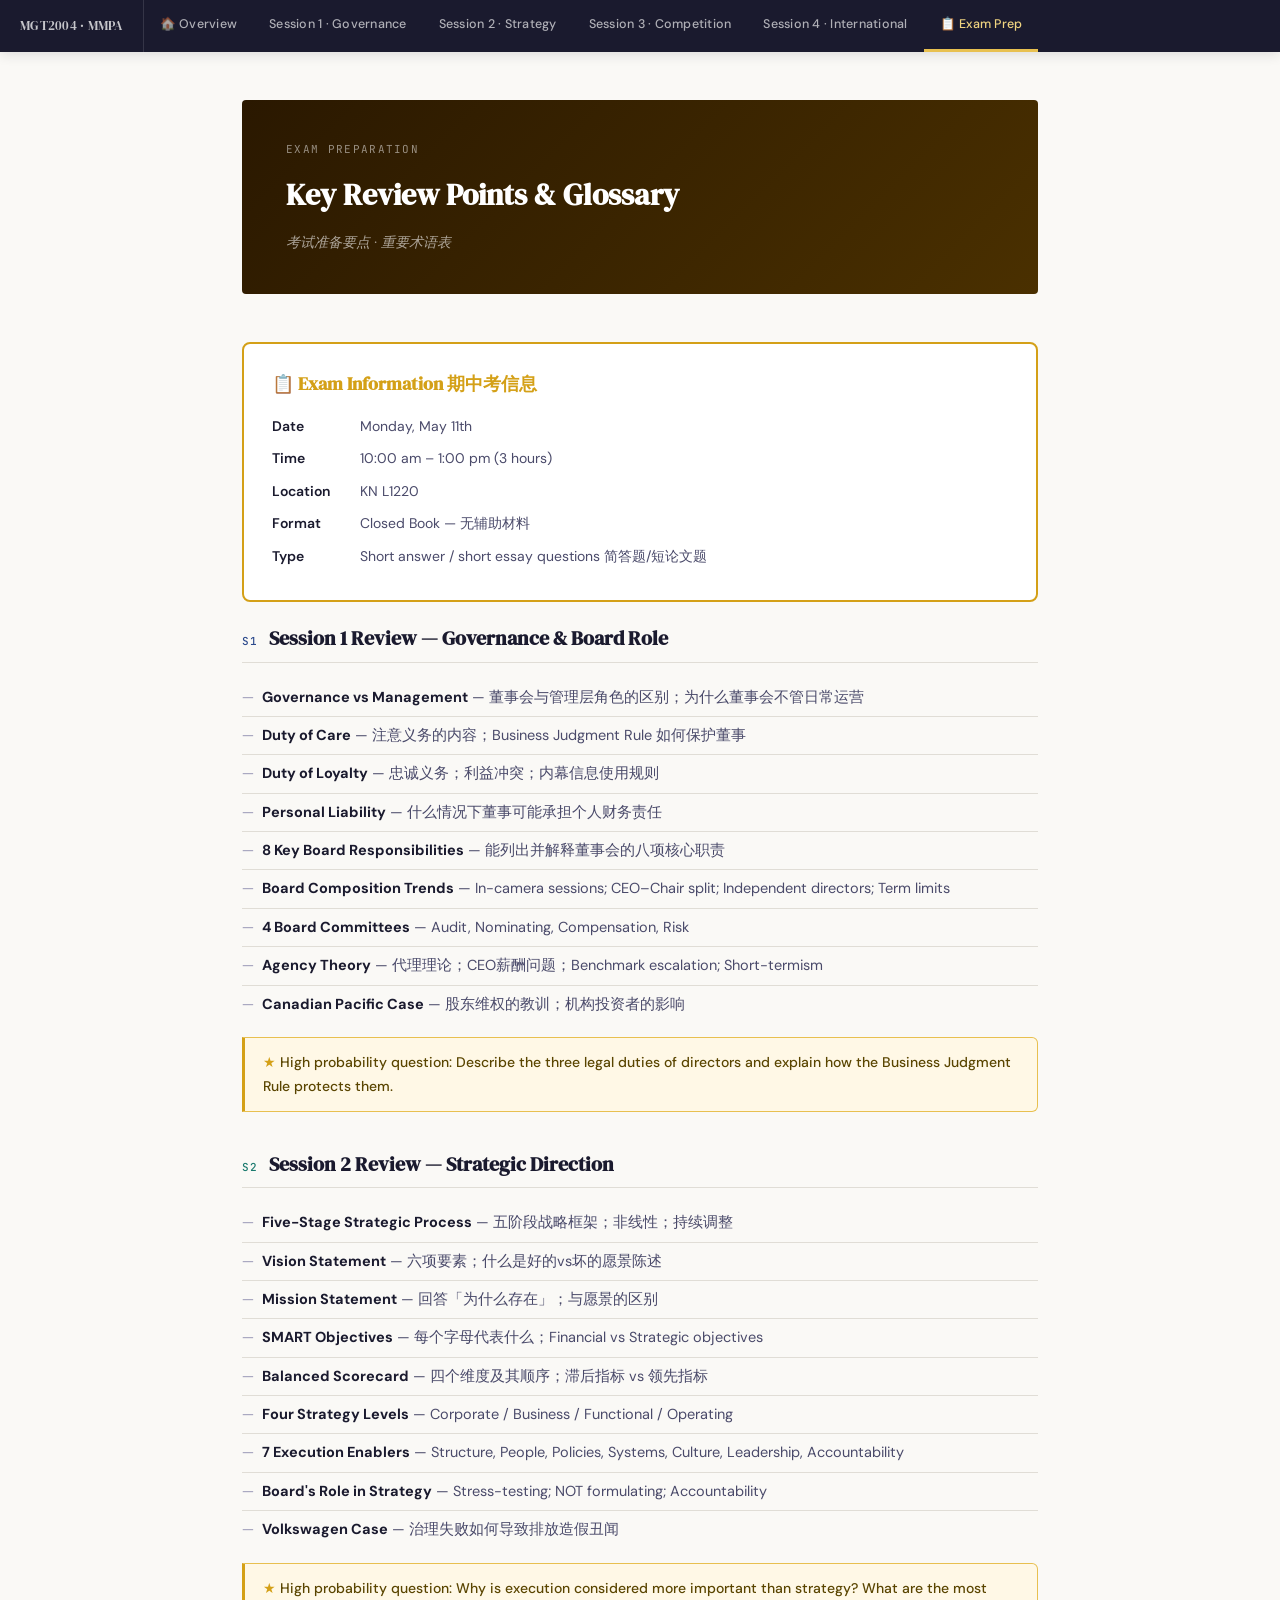
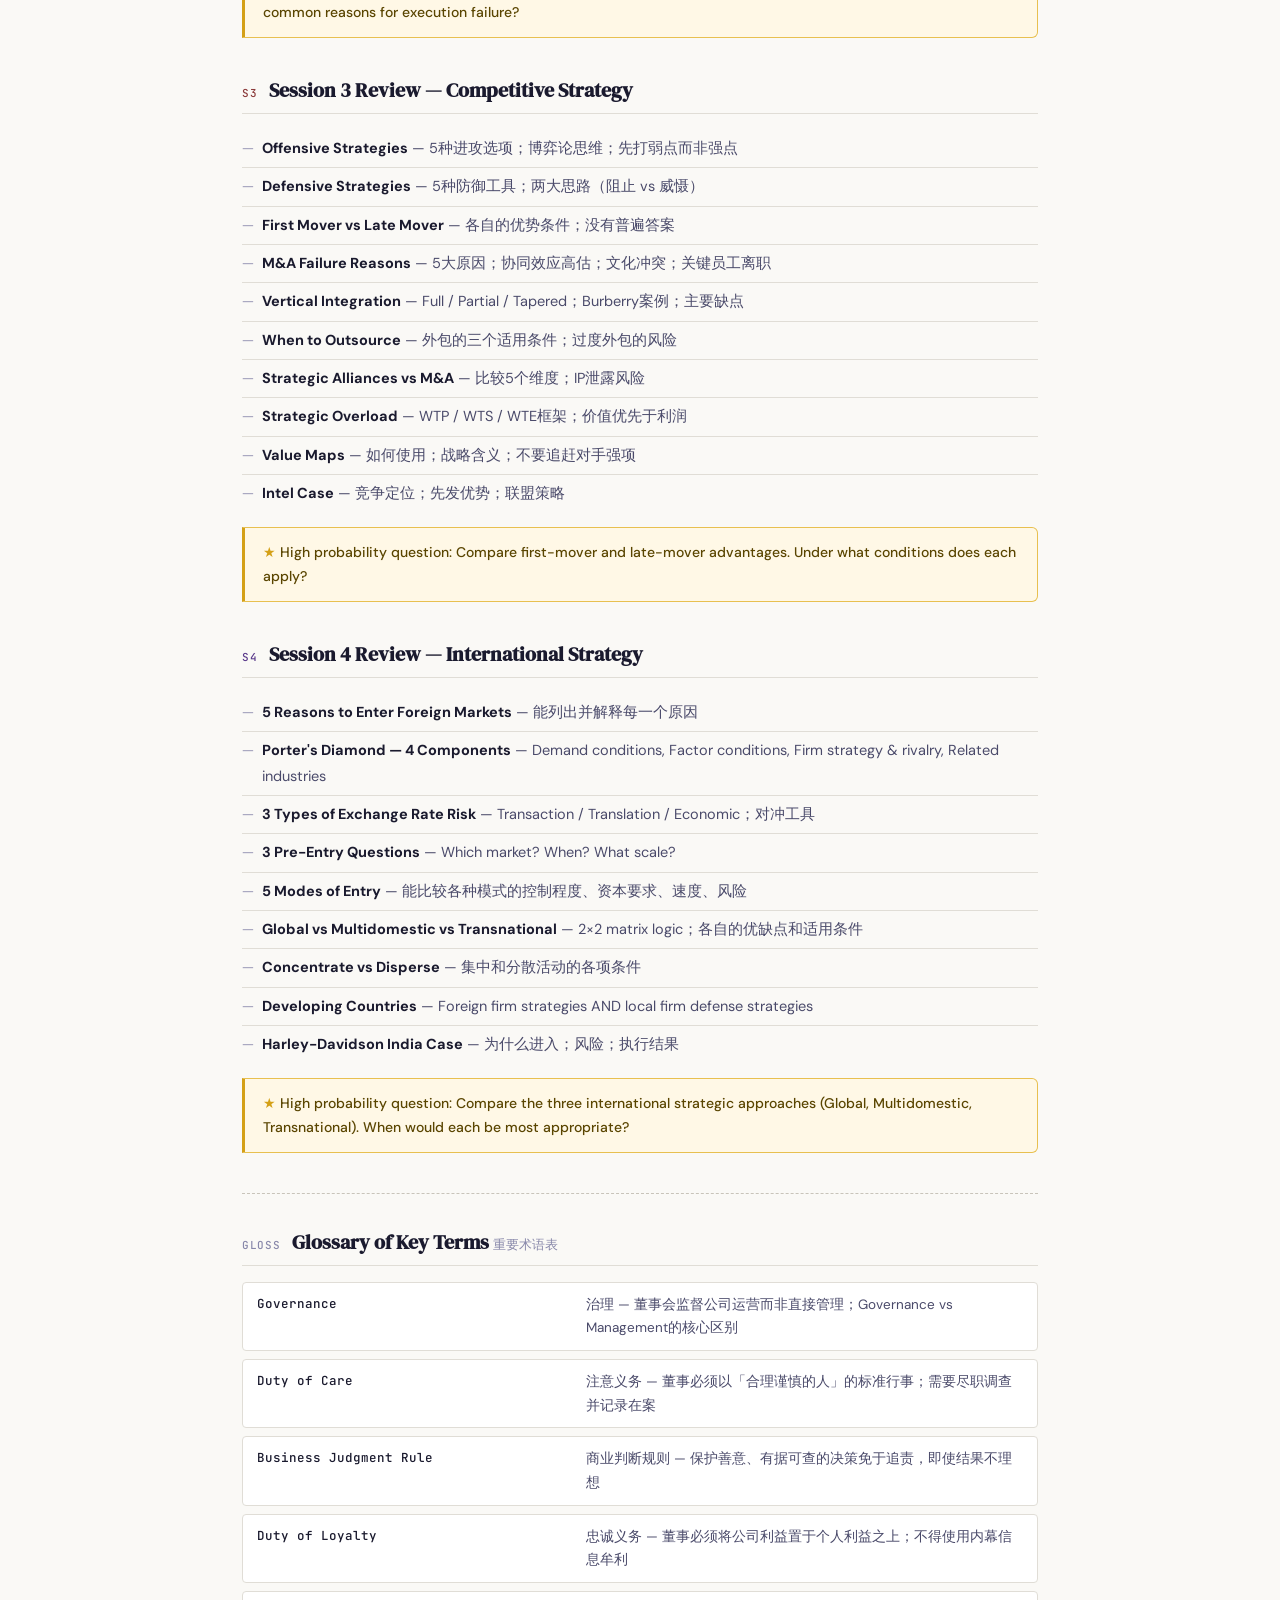
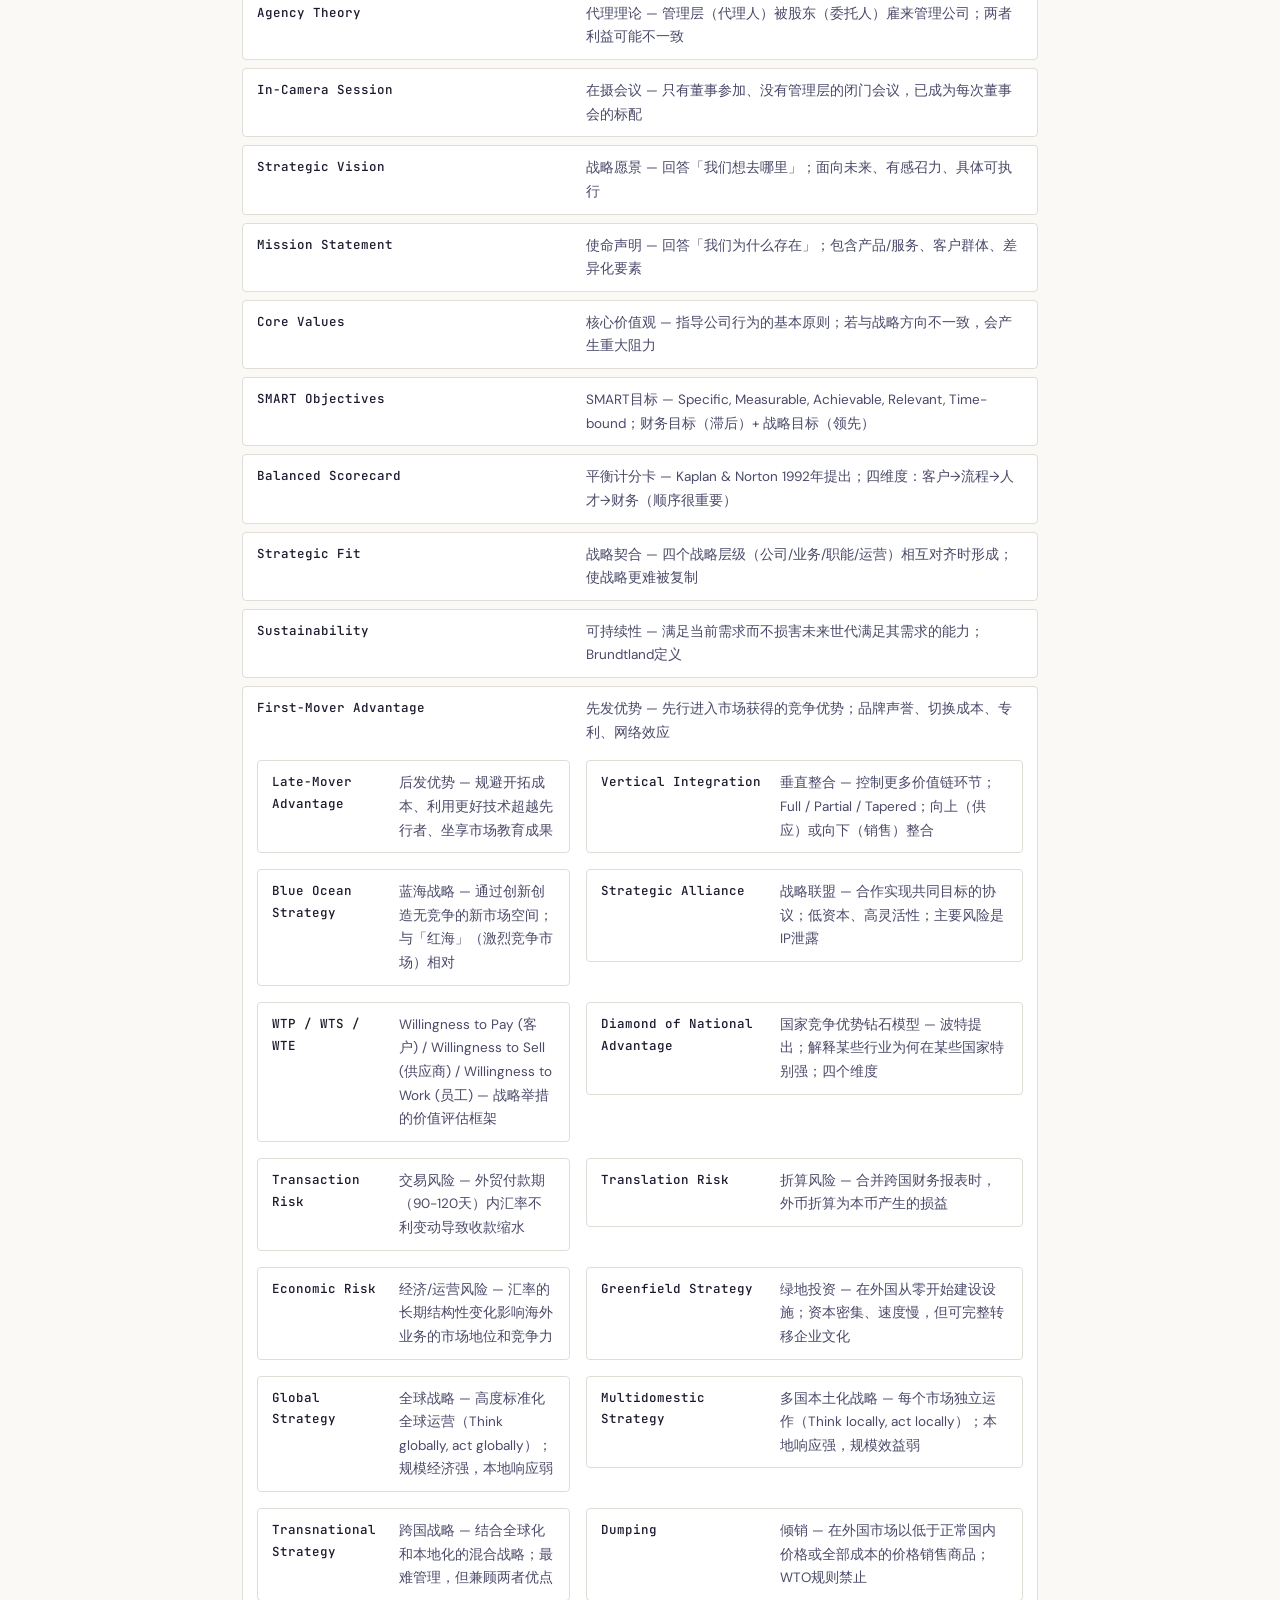
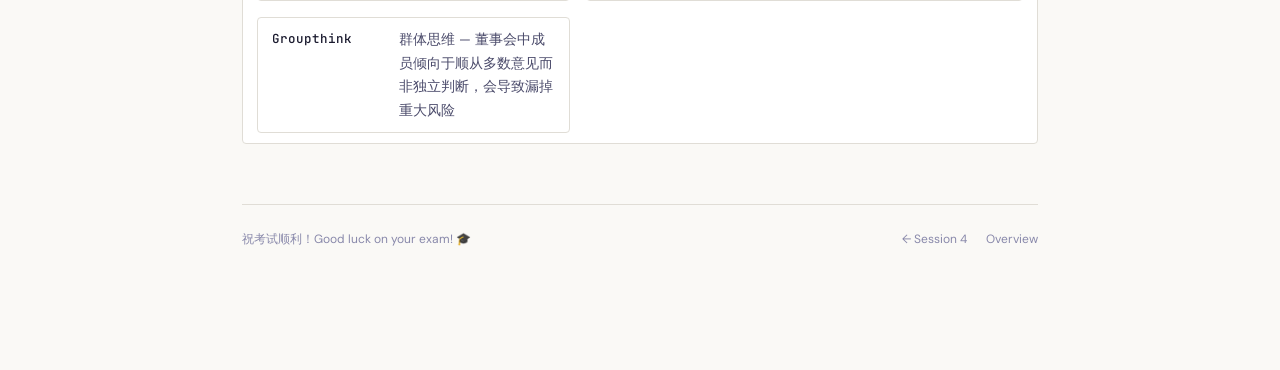
==== exam.html @ 183e69ca "Add files via upload" ====
<!DOCTYPE html>
<html lang="zh-CN">
<head>
<meta charset="UTF-8">
<meta name="viewport" content="width=device-width, initial-scale=1.0">
<title>Exam Prep · Glossary — MGT2004</title>
<link rel="stylesheet" href="style.css">
</head>
<body>

<div id="topbar" class="topbar"></div>

<div class="page-wrap">

  <div class="exam-hero">
    <div class="session-tag" style="color:rgba(255,255,255,0.5);font-family:'JetBrains Mono',monospace;font-size:11px;letter-spacing:0.12em;margin-bottom:10px;">EXAM PREPARATION</div>
    <h1 style="font-family:'DM Serif Display',serif;font-size:30px;color:#fff;margin-bottom:8px;">Key Review Points &amp; Glossary</h1>
    <div style="color:rgba(255,255,255,0.6);font-size:14px;font-style:italic;">考试准备要点 · 重要术语表</div>
  </div>

  <!-- Exam Info -->
  <div class="exam-info-box">
    <h3>📋 Exam Information 期中考信息</h3>
    <div class="exam-info-row">
      <div class="label">Date</div>
      <div class="value">Monday, May 11th</div>
    </div>
    <div class="exam-info-row">
      <div class="label">Time</div>
      <div class="value">10:00 am – 1:00 pm (3 hours)</div>
    </div>
    <div class="exam-info-row">
      <div class="label">Location</div>
      <div class="value">KN L1220</div>
    </div>
    <div class="exam-info-row">
      <div class="label">Format</div>
      <div class="value">Closed Book — 无辅助材料</div>
    </div>
    <div class="exam-info-row">
      <div class="label">Type</div>
      <div class="value">Short answer / short essay questions 简答题/短论文题</div>
    </div>
  </div>

  <!-- Session 1 Review -->
  <div class="section">
    <div class="section-header">
      <div class="section-num" style="color:var(--s1);">S1</div>
      <h2>Session 1 Review — Governance &amp; Board Role</h2>
    </div>

    <ul class="notes-list">
      <li><strong>Governance vs Management</strong> — 董事会与管理层角色的区别；为什么董事会不管日常运营</li>
      <li><strong>Duty of Care</strong> — 注意义务的内容；Business Judgment Rule 如何保护董事</li>
      <li><strong>Duty of Loyalty</strong> — 忠诚义务；利益冲突；内幕信息使用规则</li>
      <li><strong>Personal Liability</strong> — 什么情况下董事可能承担个人财务责任</li>
      <li><strong>8 Key Board Responsibilities</strong> — 能列出并解释董事会的八项核心职责</li>
      <li><strong>Board Composition Trends</strong> — In-camera sessions; CEO–Chair split; Independent directors; Term limits</li>
      <li><strong>4 Board Committees</strong> — Audit, Nominating, Compensation, Risk</li>
      <li><strong>Agency Theory</strong> — 代理理论；CEO薪酬问题；Benchmark escalation; Short-termism</li>
      <li><strong>Canadian Pacific Case</strong> — 股东维权的教训；机构投资者的影响</li>
    </ul>

    <div class="key-point">High probability question: Describe the three legal duties of directors and explain how the Business Judgment Rule protects them.</div>
  </div>

  <!-- Session 2 Review -->
  <div class="section">
    <div class="section-header">
      <div class="section-num" style="color:var(--s2);">S2</div>
      <h2>Session 2 Review — Strategic Direction</h2>
    </div>

    <ul class="notes-list">
      <li><strong>Five-Stage Strategic Process</strong> — 五阶段战略框架；非线性；持续调整</li>
      <li><strong>Vision Statement</strong> — 六项要素；什么是好的vs坏的愿景陈述</li>
      <li><strong>Mission Statement</strong> — 回答「为什么存在」；与愿景的区别</li>
      <li><strong>SMART Objectives</strong> — 每个字母代表什么；Financial vs Strategic objectives</li>
      <li><strong>Balanced Scorecard</strong> — 四个维度及其顺序；滞后指标 vs 领先指标</li>
      <li><strong>Four Strategy Levels</strong> — Corporate / Business / Functional / Operating</li>
      <li><strong>7 Execution Enablers</strong> — Structure, People, Policies, Systems, Culture, Leadership, Accountability</li>
      <li><strong>Board's Role in Strategy</strong> — Stress-testing; NOT formulating; Accountability</li>
      <li><strong>Volkswagen Case</strong> — 治理失败如何导致排放造假丑闻</li>
    </ul>

    <div class="key-point">High probability question: Why is execution considered more important than strategy? What are the most common reasons for execution failure?</div>
  </div>

  <!-- Session 3 Review -->
  <div class="section">
    <div class="section-header">
      <div class="section-num" style="color:var(--s3);">S3</div>
      <h2>Session 3 Review — Competitive Strategy</h2>
    </div>

    <ul class="notes-list">
      <li><strong>Offensive Strategies</strong> — 5种进攻选项；博弈论思维；先打弱点而非强点</li>
      <li><strong>Defensive Strategies</strong> — 5种防御工具；两大思路（阻止 vs 威慑）</li>
      <li><strong>First Mover vs Late Mover</strong> — 各自的优势条件；没有普遍答案</li>
      <li><strong>M&amp;A Failure Reasons</strong> — 5大原因；协同效应高估；文化冲突；关键员工离职</li>
      <li><strong>Vertical Integration</strong> — Full / Partial / Tapered；Burberry案例；主要缺点</li>
      <li><strong>When to Outsource</strong> — 外包的三个适用条件；过度外包的风险</li>
      <li><strong>Strategic Alliances vs M&amp;A</strong> — 比较5个维度；IP泄露风险</li>
      <li><strong>Strategic Overload</strong> — WTP / WTS / WTE框架；价值优先于利润</li>
      <li><strong>Value Maps</strong> — 如何使用；战略含义；不要追赶对手强项</li>
      <li><strong>Intel Case</strong> — 竞争定位；先发优势；联盟策略</li>
    </ul>

    <div class="key-point">High probability question: Compare first-mover and late-mover advantages. Under what conditions does each apply?</div>
  </div>

  <!-- Session 4 Review -->
  <div class="section">
    <div class="section-header">
      <div class="section-num" style="color:var(--s4);">S4</div>
      <h2>Session 4 Review — International Strategy</h2>
    </div>

    <ul class="notes-list">
      <li><strong>5 Reasons to Enter Foreign Markets</strong> — 能列出并解释每一个原因</li>
      <li><strong>Porter's Diamond — 4 Components</strong> — Demand conditions, Factor conditions, Firm strategy &amp; rivalry, Related industries</li>
      <li><strong>3 Types of Exchange Rate Risk</strong> — Transaction / Translation / Economic；对冲工具</li>
      <li><strong>3 Pre-Entry Questions</strong> — Which market? When? What scale?</li>
      <li><strong>5 Modes of Entry</strong> — 能比较各种模式的控制程度、资本要求、速度、风险</li>
      <li><strong>Global vs Multidomestic vs Transnational</strong> — 2×2 matrix logic；各自的优缺点和适用条件</li>
      <li><strong>Concentrate vs Disperse</strong> — 集中和分散活动的各项条件</li>
      <li><strong>Developing Countries</strong> — Foreign firm strategies AND local firm defense strategies</li>
      <li><strong>Harley-Davidson India Case</strong> — 为什么进入；风险；执行结果</li>
    </ul>

    <div class="key-point">High probability question: Compare the three international strategic approaches (Global, Multidomestic, Transnational). When would each be most appropriate?</div>
  </div>

  <hr class="section-divider">

  <!-- Glossary -->
  <div class="section">
    <div class="section-header">
      <div class="section-num">GLOSS</div>
      <h2>Glossary of Key Terms <span class="cn">重要术语表</span></h2>
    </div>

    <div class="glossary-grid">
      <div class="glossary-item">
        <div class="term">Governance</div>
        <div class="def">治理 — 董事会监督公司运营而非直接管理；Governance vs Management的核心区别</div>
      </div>
      <div class="glossary-item">
        <div class="term">Duty of Care</div>
        <div class="def">注意义务 — 董事必须以「合理谨慎的人」的标准行事；需要尽职调查并记录在案</div>
      </div>
      <div class="glossary-item">
        <div class="term">Business Judgment Rule</div>
        <div class="def">商业判断规则 — 保护善意、有据可查的决策免于追责，即使结果不理想</div>
      </div>
      <div class="glossary-item">
        <div class="term">Duty of Loyalty</div>
        <div class="def">忠诚义务 — 董事必须将公司利益置于个人利益之上；不得使用内幕信息牟利</div>
      </div>
      <div class="glossary-item">
        <div class="term">Agency Theory</div>
        <div class="def">代理理论 — 管理层（代理人）被股东（委托人）雇来管理公司；两者利益可能不一致</div>
      </div>
      <div class="glossary-item">
        <div class="term">In-Camera Session</div>
        <div class="def">在摄会议 — 只有董事参加、没有管理层的闭门会议，已成为每次董事会的标配</div>
      </div>
      <div class="glossary-item">
        <div class="term">Strategic Vision</div>
        <div class="def">战略愿景 — 回答「我们想去哪里」；面向未来、有感召力、具体可执行</div>
      </div>
      <div class="glossary-item">
        <div class="term">Mission Statement</div>
        <div class="def">使命声明 — 回答「我们为什么存在」；包含产品/服务、客户群体、差异化要素</div>
      </div>
      <div class="glossary-item">
        <div class="term">Core Values</div>
        <div class="def">核心价值观 — 指导公司行为的基本原则；若与战略方向不一致，会产生重大阻力</div>
      </div>
      <div class="glossary-item">
        <div class="term">SMART Objectives</div>
        <div class="def">SMART目标 — Specific, Measurable, Achievable, Relevant, Time-bound；财务目标（滞后）+ 战略目标（领先）</div>
      </div>
      <div class="glossary-item">
        <div class="term">Balanced Scorecard</div>
        <div class="def">平衡计分卡 — Kaplan &amp; Norton 1992年提出；四维度：客户→流程→人才→财务（顺序很重要）</div>
      </div>
      <div class="glossary-item">
        <div class="term">Strategic Fit</div>
        <div class="def">战略契合 — 四个战略层级（公司/业务/职能/运营）相互对齐时形成；使战略更难被复制</div>
      </div>
      <div class="glossary-item">
        <div class="term">Sustainability</div>
        <div class="def">可持续性 — 满足当前需求而不损害未来世代满足其需求的能力；Brundtland定义</div>
      </div>
      <div class="glossary-item">
        <div class="term">First-Mover Advantage</div>
        <div class="def">先发优势 — 先行进入市场获得的竞争优势；品牌声誉、切换成本、专利、网络效应</td>
      </div>
      <div class="glossary-item">
        <div class="term">Late-Mover Advantage</div>
        <div class="def">后发优势 — 规避开拓成本、利用更好技术超越先行者、坐享市场教育成果</div>
      </div>
      <div class="glossary-item">
        <div class="term">Vertical Integration</div>
        <div class="def">垂直整合 — 控制更多价值链环节；Full / Partial / Tapered；向上（供应）或向下（销售）整合</div>
      </div>
      <div class="glossary-item">
        <div class="term">Blue Ocean Strategy</div>
        <div class="def">蓝海战略 — 通过创新创造无竞争的新市场空间；与「红海」（激烈竞争市场）相对</div>
      </div>
      <div class="glossary-item">
        <div class="term">Strategic Alliance</div>
        <div class="def">战略联盟 — 合作实现共同目标的协议；低资本、高灵活性；主要风险是IP泄露</div>
      </div>
      <div class="glossary-item">
        <div class="term">WTP / WTS / WTE</div>
        <div class="def">Willingness to Pay (客户) / Willingness to Sell (供应商) / Willingness to Work (员工) — 战略举措的价值评估框架</div>
      </div>
      <div class="glossary-item">
        <div class="term">Diamond of National Advantage</div>
        <div class="def">国家竞争优势钻石模型 — 波特提出；解释某些行业为何在某些国家特别强；四个维度</div>
      </div>
      <div class="glossary-item">
        <div class="term">Transaction Risk</div>
        <div class="def">交易风险 — 外贸付款期（90-120天）内汇率不利变动导致收款缩水</div>
      </div>
      <div class="glossary-item">
        <div class="term">Translation Risk</div>
        <div class="def">折算风险 — 合并跨国财务报表时，外币折算为本币产生的损益</div>
      </div>
      <div class="glossary-item">
        <div class="term">Economic Risk</div>
        <div class="def">经济/运营风险 — 汇率的长期结构性变化影响海外业务的市场地位和竞争力</div>
      </div>
      <div class="glossary-item">
        <div class="term">Greenfield Strategy</div>
        <div class="def">绿地投资 — 在外国从零开始建设设施；资本密集、速度慢，但可完整转移企业文化</div>
      </div>
      <div class="glossary-item">
        <div class="term">Global Strategy</div>
        <div class="def">全球战略 — 高度标准化全球运营（Think globally, act globally）；规模经济强，本地响应弱</div>
      </div>
      <div class="glossary-item">
        <div class="term">Multidomestic Strategy</div>
        <div class="def">多国本土化战略 — 每个市场独立运作（Think locally, act locally）；本地响应强，规模效益弱</div>
      </div>
      <div class="glossary-item">
        <div class="term">Transnational Strategy</div>
        <div class="def">跨国战略 — 结合全球化和本地化的混合战略；最难管理，但兼顾两者优点</div>
      </div>
      <div class="glossary-item">
        <div class="term">Dumping</div>
        <div class="def">倾销 — 在外国市场以低于正常国内价格或全部成本的价格销售商品；WTO规则禁止</div>
      </div>
      <div class="glossary-item">
        <div class="term">Groupthink</div>
        <div class="def">群体思维 — 董事会中成员倾向于顺从多数意见而非独立判断，会导致漏掉重大风险</div>
      </div>
    </div>
  </div>

  <div class="page-footer">
    <div>祝考试顺利！Good luck on your exam! 🎓</div>
    <div class="footer-nav">
      <a href="session4.html">← Session 4</a>
      <a href="index.html">Overview</a>
    </div>
  </div>
</div>

<script src="nav.js"></script>
<script>buildNav('exam.html');</script>
</body>
</html>
---- style.css ----
@import url('https://fonts.googleapis.com/css2?family=DM+Serif+Display:ital@0;1&family=DM+Sans:ital,opsz,wght@0,9..40,300;0,9..40,400;0,9..40,500;0,9..40,600;1,9..40,300&family=JetBrains+Mono:wght@400;500&display=swap');

:root {
  --ink: #1a1a2e;
  --ink-light: #4a4a6a;
  --ink-muted: #8888aa;
  --paper: #faf9f6;
  --paper-warm: #f4f0e8;
  --paper-card: #ffffff;
  --accent: #2c4a8c;
  --accent-warm: #c0392b;
  --accent-gold: #d4a017;
  --accent-teal: #1a7a6e;
  --border: #e0ddd6;
  --border-strong: #c8c4ba;
  --shadow: rgba(28,28,50,0.08);
  --shadow-md: rgba(28,28,50,0.14);

  --s1: #2c4a8c;   /* Session 1 */
  --s2: #1a7a6e;   /* Session 2 */
  --s3: #8b3a3a;   /* Session 3 */
  --s4: #5a3a8b;   /* Session 4 */
  --exam: #d4a017; /* Exam */
}

* { box-sizing: border-box; margin: 0; padding: 0; }

html { scroll-behavior: smooth; }

body {
  font-family: 'DM Sans', system-ui, sans-serif;
  font-size: 15px;
  line-height: 1.75;
  color: var(--ink);
  background: var(--paper);
  min-height: 100vh;
}

/* ── TOPBAR ── */
.topbar {
  position: sticky;
  top: 0;
  z-index: 100;
  background: var(--ink);
  color: #fff;
  display: flex;
  align-items: center;
  gap: 0;
  height: 52px;
  box-shadow: 0 2px 12px var(--shadow-md);
}

.topbar-brand {
  font-family: 'DM Serif Display', serif;
  font-size: 13px;
  padding: 0 20px;
  white-space: nowrap;
  color: rgba(255,255,255,0.75);
  border-right: 1px solid rgba(255,255,255,0.12);
  height: 100%;
  display: flex;
  align-items: center;
  letter-spacing: 0.02em;
}

.topbar-nav {
  display: flex;
  align-items: center;
  height: 100%;
  overflow-x: auto;
  scrollbar-width: none;
  flex: 1;
}
.topbar-nav::-webkit-scrollbar { display: none; }

.topbar-nav a {
  height: 100%;
  display: flex;
  align-items: center;
  padding: 0 16px;
  font-size: 12.5px;
  font-weight: 500;
  color: rgba(255,255,255,0.65);
  text-decoration: none;
  white-space: nowrap;
  border-bottom: 3px solid transparent;
  transition: color 0.2s, border-color 0.2s, background 0.2s;
  letter-spacing: 0.02em;
}

.topbar-nav a:hover {
  color: #fff;
  background: rgba(255,255,255,0.06);
}

.topbar-nav a.active {
  color: #fff;
  border-bottom-color: currentColor;
}

.nav-s1.active, .nav-s1:hover { border-bottom-color: #6b8dd6 !important; color: #a8c0f0 !important; }
.nav-s2.active, .nav-s2:hover { border-bottom-color: #4dbdad !important; color: #82d5c8 !important; }
.nav-s3.active, .nav-s3:hover { border-bottom-color: #d47070 !important; color: #e8a8a8 !important; }
.nav-s4.active, .nav-s4:hover { border-bottom-color: #9d7acc !important; color: #c4a8e8 !important; }
.nav-exam.active, .nav-exam:hover { border-bottom-color: #e8c050 !important; color: #f0d480 !important; }

/* ── LAYOUT ── */
.page-wrap {
  max-width: 860px;
  margin: 0 auto;
  padding: 48px 32px 80px;
}

/* ── SESSION HERO ── */
.session-hero {
  margin-bottom: 48px;
  padding: 40px 44px;
  border-radius: 4px;
  position: relative;
  overflow: hidden;
}

.session-hero::before {
  content: '';
  position: absolute;
  top: 0; right: 0;
  width: 200px; height: 200px;
  border-radius: 50%;
  background: rgba(255,255,255,0.06);
  transform: translate(50%, -50%);
}

.session-hero .session-tag {
  font-family: 'JetBrains Mono', monospace;
  font-size: 11px;
  font-weight: 500;
  letter-spacing: 0.12em;
  text-transform: uppercase;
  color: rgba(255,255,255,0.6);
  margin-bottom: 10px;
}

.session-hero h1 {
  font-family: 'DM Serif Display', serif;
  font-size: 30px;
  color: #fff;
  line-height: 1.2;
  margin-bottom: 8px;
}

.session-hero .subtitle {
  font-size: 14px;
  color: rgba(255,255,255,0.65);
  font-style: italic;
}

/* ── SECTIONS ── */
.section {
  margin-bottom: 40px;
}

.section-header {
  display: flex;
  align-items: baseline;
  gap: 12px;
  margin-bottom: 16px;
  padding-bottom: 10px;
  border-bottom: 1.5px solid var(--border);
}

.section-num {
  font-family: 'JetBrains Mono', monospace;
  font-size: 11px;
  font-weight: 500;
  color: var(--ink-muted);
  letter-spacing: 0.06em;
}

.section-header h2 {
  font-family: 'DM Serif Display', serif;
  font-size: 20px;
  color: var(--ink);
  line-height: 1.2;
}

.section-header .cn {
  font-family: 'DM Sans', sans-serif;
  font-size: 13px;
  color: var(--ink-muted);
  font-weight: 400;
}

h3 {
  font-family: 'DM Sans', sans-serif;
  font-size: 13.5px;
  font-weight: 600;
  color: var(--ink-light);
  text-transform: uppercase;
  letter-spacing: 0.07em;
  margin: 24px 0 10px;
}

p {
  margin-bottom: 10px;
  color: var(--ink-light);
}

/* ── CARDS ── */
.card {
  background: var(--paper-card);
  border: 1px solid var(--border);
  border-radius: 6px;
  padding: 18px 22px;
  margin-bottom: 12px;
  box-shadow: 0 1px 4px var(--shadow);
}

.card-accent {
  border-left: 3px solid var(--accent);
}

.card strong {
  color: var(--ink);
  font-weight: 600;
}

.card .cn-note {
  font-size: 13px;
  color: var(--ink-muted);
  margin-top: 4px;
  font-style: italic;
}

/* ── TEACHER SAYS ── */
.teacher-says {
  background: #f0f4fb;
  border: 1px solid #c8d4ee;
  border-left: 3px solid var(--accent);
  border-radius: 0 6px 6px 0;
  padding: 14px 18px;
  margin: 16px 0;
  position: relative;
}

.teacher-says::before {
  content: '老师说';
  font-family: 'JetBrains Mono', monospace;
  font-size: 10px;
  font-weight: 500;
  letter-spacing: 0.08em;
  color: var(--accent);
  display: block;
  margin-bottom: 6px;
  text-transform: uppercase;
}

.teacher-says p {
  font-size: 13.5px;
  color: #3a4a6a;
  font-style: italic;
  margin: 0;
  line-height: 1.65;
}

/* ── LISTS ── */
ul.notes-list {
  list-style: none;
  padding: 0;
  margin: 0 0 12px;
}

ul.notes-list li {
  padding: 6px 0 6px 20px;
  position: relative;
  color: var(--ink-light);
  border-bottom: 1px solid var(--border);
  font-size: 14.5px;
}

ul.notes-list li:last-child { border-bottom: none; }

ul.notes-list li::before {
  content: '—';
  position: absolute;
  left: 0;
  color: var(--ink-muted);
  font-weight: 300;
}

ul.notes-list li strong {
  color: var(--ink);
}

ul.notes-list li .cn-sub {
  display: block;
  font-size: 12.5px;
  color: var(--ink-muted);
  font-style: italic;
}

/* ── TABLE ── */
.data-table {
  width: 100%;
  border-collapse: collapse;
  margin: 16px 0;
  font-size: 13.5px;
  background: var(--paper-card);
  border: 1px solid var(--border);
  border-radius: 6px;
  overflow: hidden;
  box-shadow: 0 1px 4px var(--shadow);
}

.data-table th {
  background: var(--ink);
  color: rgba(255,255,255,0.88);
  padding: 10px 14px;
  text-align: left;
  font-weight: 500;
  font-size: 12px;
  letter---spacing: 0.04em;
}

.data-table td {
  padding: 9px 14px;
  border-bottom: 1px solid var(--border);
  color: var(--ink-light);
  vertical-align: top;
}

.data-table td:first-child {
  font-weight: 500;
  color: var(--ink);
}

.data-table tr:last-child td { border-bottom: none; }
.data-table tr:nth-child(even) td { background: #faf9f6; }
.data-table tr:hover td { background: #f0f4fb; }

/* ── KEY POINT ── */
.key-point {
  background: #fff8e6;
  border: 1px solid #e8c050;
  border-left: 3px solid var(--accent-gold);
  border-radius: 0 6px 6px 0;
  padding: 12px 18px;
  margin: 14px 0;
  font-size: 14px;
  color: #5a4500;
  font-weight: 500;
}

.key-point::before {
  content: '★  ';
  color: var(--accent-gold);
}

/* ── CASE STUDY ── */
.case-study {
  background: #f0faf8;
  border: 1px solid #a8d8d0;
  border-radius: 6px;
  padding: 18px 22px;
  margin: 20px 0;
}

.case-study .case-tag {
  font-family: 'JetBrains Mono', monospace;
  font-size: 10px;
  letter-spacing: 0.1em;
  text-transform: uppercase;
  color: var(--accent-teal);
  font-weight: 500;
  margin-bottom: 6px;
}

.case-study h4 {
  font-family: 'DM Serif Display', serif;
  font-size: 17px;
  color: #1a4a44;
  margin-bottom: 10px;
}

/* ── EXAM PAGE ── */
.exam-hero {
  background: linear-gradient(135deg, #2a1800, #4a3000);
  padding: 40px 44px;
  border-radius: 4px;
  margin-bottom: 48px;
  color: #fff;
}

.exam-info-box {
  background: var(--paper-card);
  border: 2px solid var(--accent-gold);
  border-radius: 8px;
  padding: 24px 28px;
  margin-bottom: 24px;
}

.exam-info-box h3 {
  color: var(--accent-gold);
  text-transform: none;
  font-family: 'DM Serif Display', serif;
  font-size: 18px;
  letter-spacing: 0;
  margin: 0 0 14px;
}

.exam-info-row {
  display: flex;
  gap: 8px;
  margin-bottom: 8px;
  font-size: 14px;
}

.exam-info-row .label {
  font-weight: 600;
  color: var(--ink);
  width: 80px;
  flex-shrink: 0;
}

.exam-info-row .value {
  color: var(--ink-light);
}

/* ── GLOSSARY ── */
.glossary-grid {
  display: grid;
  gap: 8px;
}

.glossary-item {
  display: grid;
  grid-template-columns: 1fr 1.4fr;
  gap: 16px;
  align-items: start;
  padding: 10px 14px;
  background: var(--paper-card);
  border: 1px solid var(--border);
  border-radius: 4px;
  font-size: 13.5px;
}

.glossary-item .term {
  font-family: 'JetBrains Mono', monospace;
  font-weight: 500;
  color: var(--ink);
  font-size: 12.5px;
}

.glossary-item .def {
  color: var(--ink-light);
}

/* ── INDEX PAGE ── */
.index-hero {
  background: linear-gradient(150deg, var(--ink) 0%, #2a3a6a 100%);
  padding: 60px 44px;
  border-radius: 4px;
  margin-bottom: 48px;
  color: #fff;
  position: relative;
  overflow: hidden;
}

.index-hero::after {
  content: 'MGT\A2004';
  white-space: pre;
  position: absolute;
  right: 32px;
  bottom: -20px;
  font-family: 'DM Serif Display', serif;
  font-size: 120px;
  line-height: 0.85;
  color: rgba(255,255,255,0.04);
  pointer-events: none;
  letter-spacing: -4px;
}

.index-hero .course-tag {
  font-family: 'JetBrains Mono', monospace;
  font-size: 11px;
  letter-spacing: 0.15em;
  color: rgba(255,255,255,0.5);
  text-transform: uppercase;
  margin-bottom: 16px;
}

.index-hero h1 {
  font-family: 'DM Serif Display', serif;
  font-size: 38px;
  line-height: 1.15;
  margin-bottom: 6px;
}

.index-hero .sub {
  font-size: 15px;
  color: rgba(255,255,255,0.55);
  font-style: italic;
}

.session-cards {
  display: grid;
  grid-template-columns: 1fr 1fr;
  gap: 16px;
  margin-bottom: 32px;
}

.session-card {
  background: var(--paper-card);
  border: 1px solid var(--border);
  border-radius: 8px;
  padding: 24px 26px;
  text-decoration: none;
  color: inherit;
  transition: transform 0.15s, box-shadow 0.15s, border-color 0.15s;
  display: block;
  box-shadow: 0 2px 8px var(--shadow);
}

.session-card:hover {
  transform: translateY(-2px);
  box-shadow: 0 6px 20px var(--shadow-md);
}

.session-card .sc-num {
  font-family: 'JetBrains Mono', monospace;
  font-size: 11px;
  letter-spacing: 0.1em;
  text-transform: uppercase;
  font-weight: 500;
  margin-bottom: 8px;
}

.session-card h3 {
  font-family: 'DM Serif Display', serif;
  font-size: 18px;
  font-weight: 400;
  text-transform: none;
  letter-spacing: 0;
  color: var(--ink);
  margin: 0 0 6px;
}

.session-card .sc-cn {
  font-size: 12px;
  color: var(--ink-muted);
  font-style: italic;
}

.session-card .sc-topics {
  margin-top: 14px;
  font-size: 12px;
  color: var(--ink-muted);
  border-top: 1px solid var(--border);
  padding-top: 12px;
  line-height: 1.6;
}

.sc-s1 { border-top: 3px solid var(--s1); }
.sc-s2 { border-top: 3px solid var(--s2); }
.sc-s3 { border-top: 3px solid var(--s3); }
.sc-s4 { border-top: 3px solid var(--s4); }
.sc-exam { border-top: 3px solid var(--exam); }

.sc-s1 .sc-num { color: var(--s1); }
.sc-s2 .sc-num { color: var(--s2); }
.sc-s3 .sc-num { color: var(--s3); }
.sc-s4 .sc-num { color: var(--s4); }
.sc-exam .sc-num { color: var(--exam); }

/* Session colors for heroes */
.hero-s1 { background: linear-gradient(135deg, #1a2f5a, #2c4a8c); }
.hero-s2 { background: linear-gradient(135deg, #0d4a3f, #1a7a6e); }
.hero-s3 { background: linear-gradient(135deg, #5a1a1a, #8b3a3a); }
.hero-s4 { background: linear-gradient(135deg, #2d1a5a, #5a3a8b); }

/* ── FOOTER ── */
.page-footer {
  margin-top: 60px;
  padding-top: 24px;
  border-top: 1px solid var(--border);
  display: flex;
  justify-content: space-between;
  align-items: center;
  font-size: 12px;
  color: var(--ink-muted);
}

.footer-nav a {
  color: var(--ink-muted);
  text-decoration: none;
  margin-left: 16px;
  transition: color 0.2s;
}

.footer-nav a:hover { color: var(--accent); }

/* ── DIVIDER ── */
.section-divider {
  border: none;
  border-top: 1px dashed var(--border-strong);
  margin: 36px 0;
}

/* ── RESPONSIVE ── */
@media (max-width: 600px) {
  .page-wrap { padding: 32px 16px 60px; }
  .session-cards { grid-template-columns: 1fr; }
  .session-hero, .index-hero, .exam-hero { padding: 28px 24px; }
  .session-hero h1, .index-hero h1 { font-size: 24px; }
  .glossary-item { grid-template-columns: 1fr; gap: 4px; }
  .topbar-brand { display: none; }
}
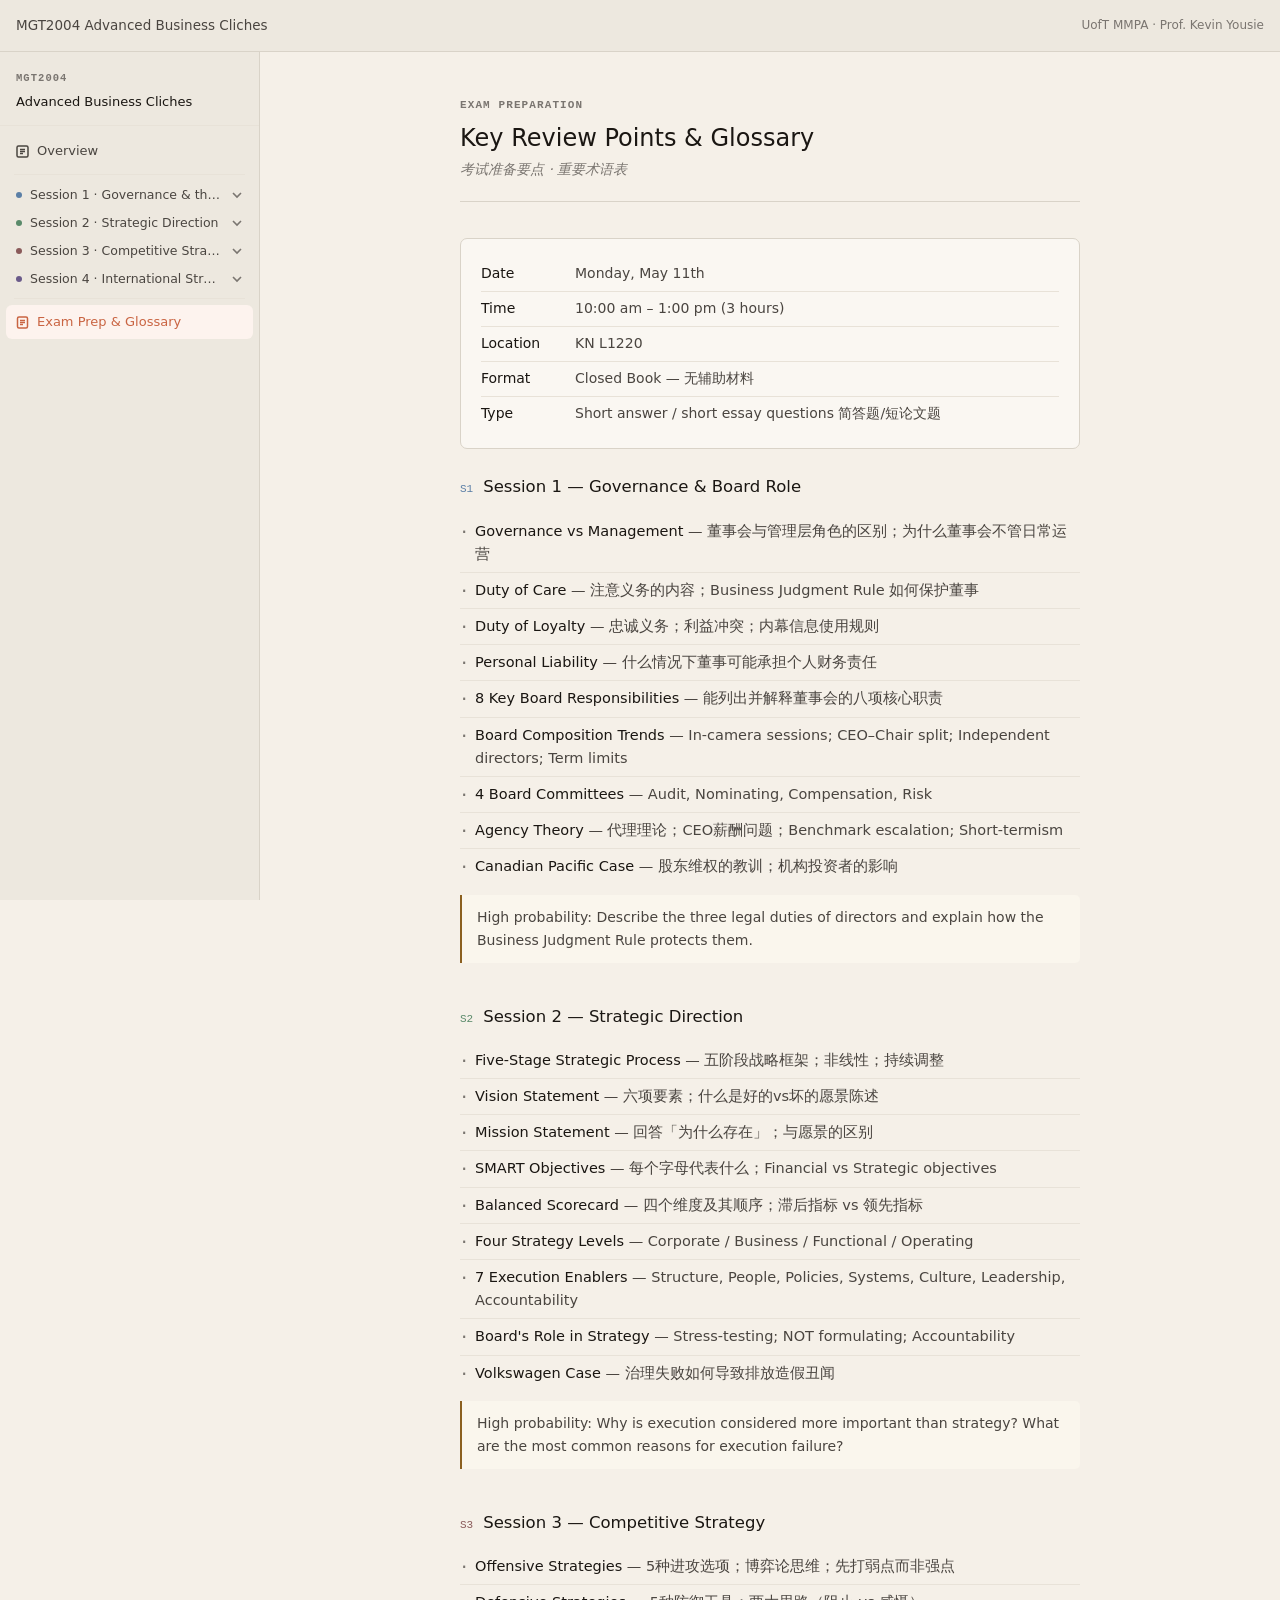
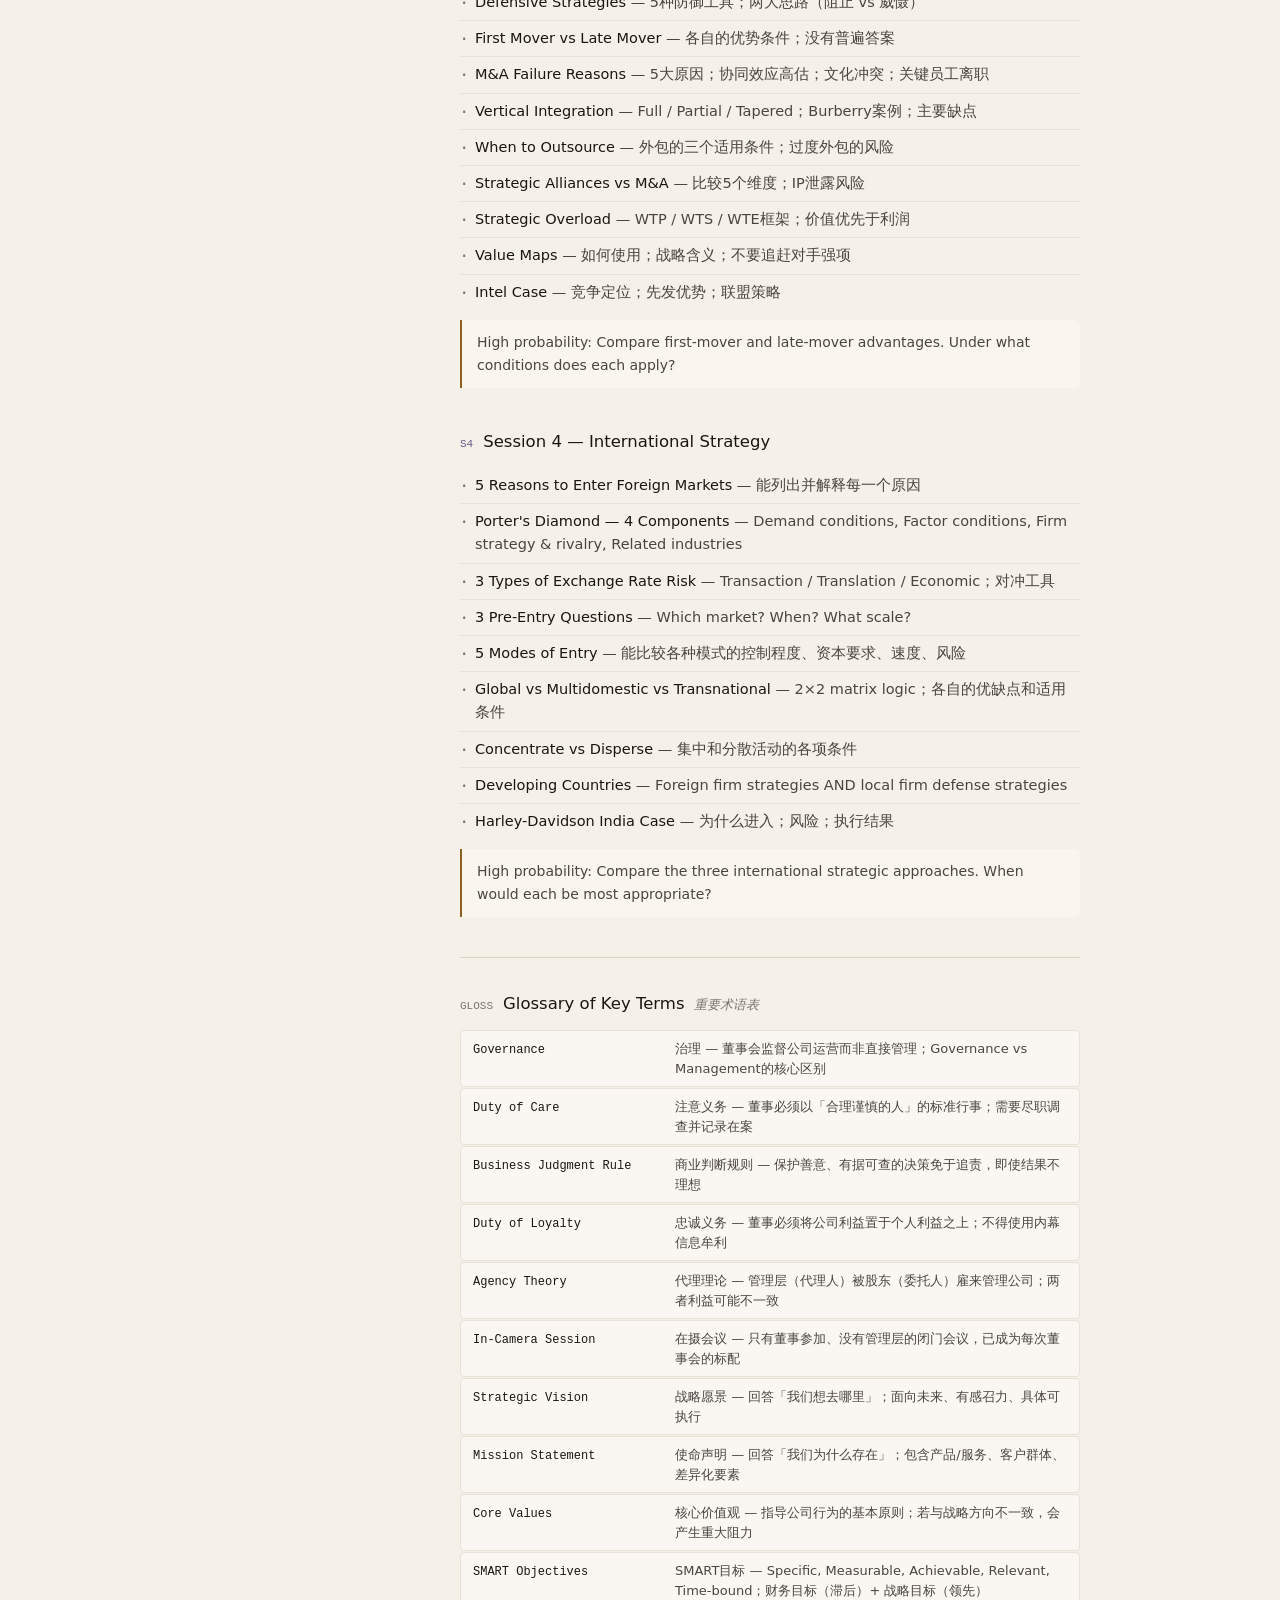
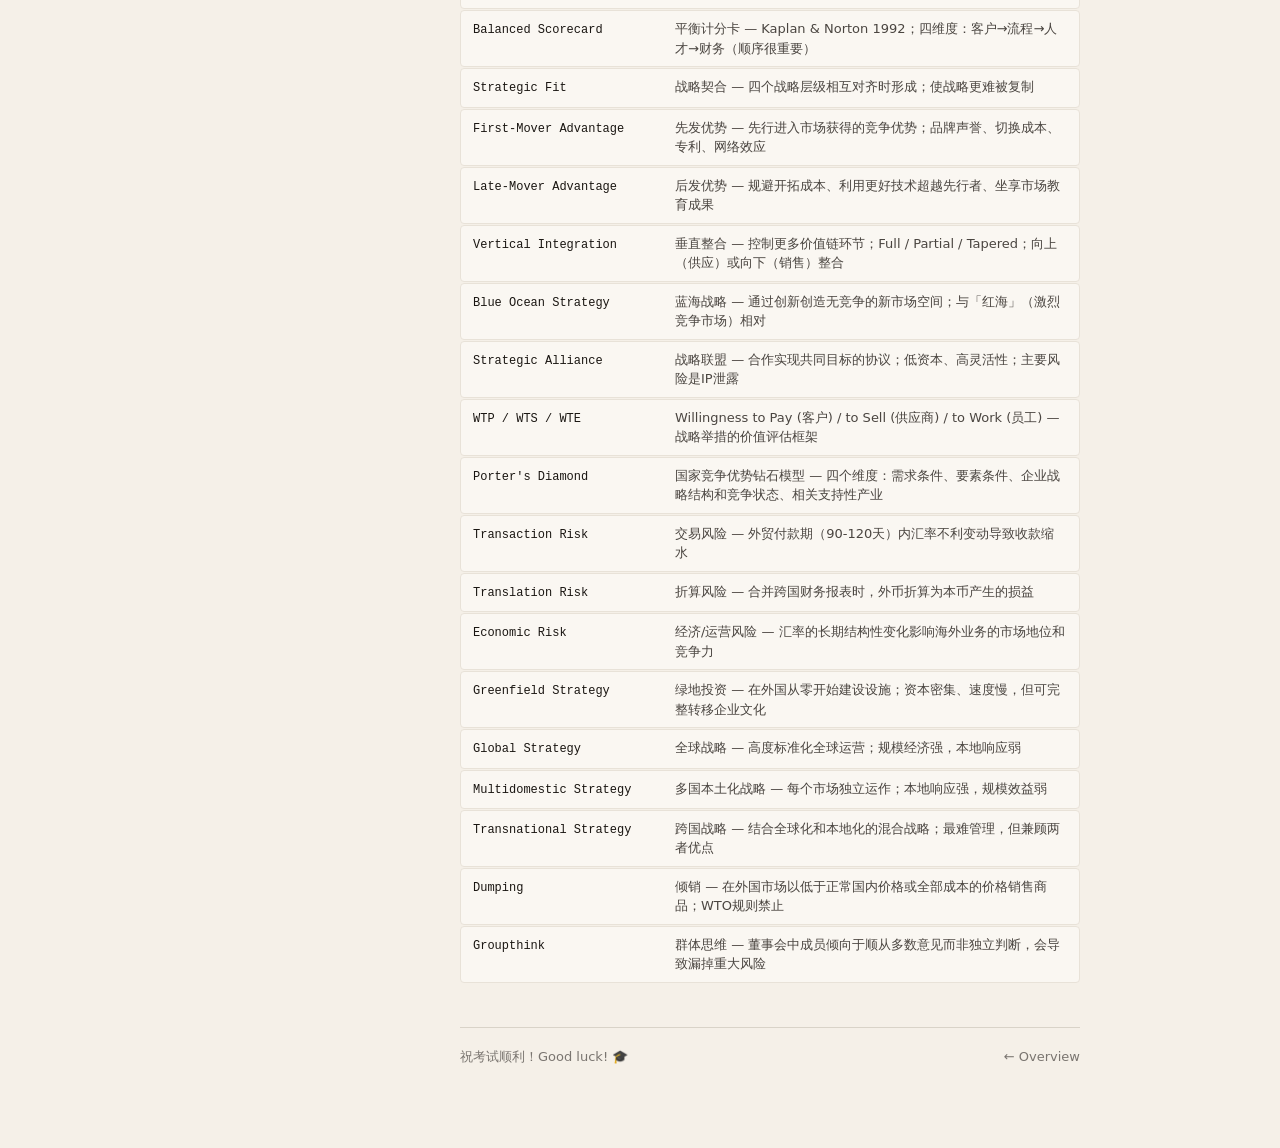
==== commit 8a616c23: "Add files via upload" ====
--- a/exam.html
+++ b/exam.html
@@ -7,270 +7,154 @@
 <link rel="stylesheet" href="style.css">
 </head>
 <body>
+<div id="topbar" class="topbar"></div>
+<div class="main">
+<div class="content">
 
-<div id="topbar" class="topbar"></div>
+<div class="page-header">
+  <div class="page-label">Exam Preparation</div>
+  <div class="page-title">Key Review Points & Glossary</div>
+  <div class="page-sub">考试准备要点 · 重要术语表</div>
+</div>
 
-<div class="page-wrap">
+<div class="exam-info-box">
+  <div class="erow"><div class="elabel">Date</div><div class="eval">Monday, May 11th</div></div>
+  <div class="erow"><div class="elabel">Time</div><div class="eval">10:00 am – 1:00 pm (3 hours)</div></div>
+  <div class="erow"><div class="elabel">Location</div><div class="eval">KN L1220</div></div>
+  <div class="erow"><div class="elabel">Format</div><div class="eval">Closed Book — 无辅助材料</div></div>
+  <div class="erow"><div class="elabel">Type</div><div class="eval">Short answer / short essay questions 简答题/短论文题</div></div>
+</div>
 
-  <div class="exam-hero">
-    <div class="session-tag" style="color:rgba(255,255,255,0.5);font-family:'JetBrains Mono',monospace;font-size:11px;letter-spacing:0.12em;margin-bottom:10px;">EXAM PREPARATION</div>
-    <h1 style="font-family:'DM Serif Display',serif;font-size:30px;color:#fff;margin-bottom:8px;">Key Review Points &amp; Glossary</h1>
-    <div style="color:rgba(255,255,255,0.6);font-size:14px;font-style:italic;">考试准备要点 · 重要术语表</div>
+<!-- S1 Review -->
+<div class="section" id="exam-s1">
+  <div class="section-title">
+    <span class="sec-num" style="color:var(--s1);">S1</span>
+    <span>Session 1 — Governance & Board Role</span>
   </div>
+  <ul class="nl">
+    <li><strong>Governance vs Management</strong> — 董事会与管理层角色的区别；为什么董事会不管日常运营</li>
+    <li><strong>Duty of Care</strong> — 注意义务的内容；Business Judgment Rule 如何保护董事</li>
+    <li><strong>Duty of Loyalty</strong> — 忠诚义务；利益冲突；内幕信息使用规则</li>
+    <li><strong>Personal Liability</strong> — 什么情况下董事可能承担个人财务责任</li>
+    <li><strong>8 Key Board Responsibilities</strong> — 能列出并解释董事会的八项核心职责</li>
+    <li><strong>Board Composition Trends</strong> — In-camera sessions; CEO–Chair split; Independent directors; Term limits</li>
+    <li><strong>4 Board Committees</strong> — Audit, Nominating, Compensation, Risk</li>
+    <li><strong>Agency Theory</strong> — 代理理论；CEO薪酬问题；Benchmark escalation; Short-termism</li>
+    <li><strong>Canadian Pacific Case</strong> — 股东维权的教训；机构投资者的影响</li>
+  </ul>
+  <div class="callout key">High probability: Describe the three legal duties of directors and explain how the Business Judgment Rule protects them.</div>
+</div>
 
-  <!-- Exam Info -->
-  <div class="exam-info-box">
-    <h3>📋 Exam Information 期中考信息</h3>
-    <div class="exam-info-row">
-      <div class="label">Date</div>
-      <div class="value">Monday, May 11th</div>
-    </div>
-    <div class="exam-info-row">
-      <div class="label">Time</div>
-      <div class="value">10:00 am – 1:00 pm (3 hours)</div>
-    </div>
-    <div class="exam-info-row">
-      <div class="label">Location</div>
-      <div class="value">KN L1220</div>
-    </div>
-    <div class="exam-info-row">
-      <div class="label">Format</div>
-      <div class="value">Closed Book — 无辅助材料</div>
-    </div>
-    <div class="exam-info-row">
-      <div class="label">Type</div>
-      <div class="value">Short answer / short essay questions 简答题/短论文题</div>
-    </div>
+<!-- S2 Review -->
+<div class="section" id="exam-s2">
+  <div class="section-title">
+    <span class="sec-num" style="color:var(--s2);">S2</span>
+    <span>Session 2 — Strategic Direction</span>
   </div>
+  <ul class="nl">
+    <li><strong>Five-Stage Strategic Process</strong> — 五阶段战略框架；非线性；持续调整</li>
+    <li><strong>Vision Statement</strong> — 六项要素；什么是好的vs坏的愿景陈述</li>
+    <li><strong>Mission Statement</strong> — 回答「为什么存在」；与愿景的区别</li>
+    <li><strong>SMART Objectives</strong> — 每个字母代表什么；Financial vs Strategic objectives</li>
+    <li><strong>Balanced Scorecard</strong> — 四个维度及其顺序；滞后指标 vs 领先指标</li>
+    <li><strong>Four Strategy Levels</strong> — Corporate / Business / Functional / Operating</li>
+    <li><strong>7 Execution Enablers</strong> — Structure, People, Policies, Systems, Culture, Leadership, Accountability</li>
+    <li><strong>Board's Role in Strategy</strong> — Stress-testing; NOT formulating; Accountability</li>
+    <li><strong>Volkswagen Case</strong> — 治理失败如何导致排放造假丑闻</li>
+  </ul>
+  <div class="callout key">High probability: Why is execution considered more important than strategy? What are the most common reasons for execution failure?</div>
+</div>
 
-  <!-- Session 1 Review -->
-  <div class="section">
-    <div class="section-header">
-      <div class="section-num" style="color:var(--s1);">S1</div>
-      <h2>Session 1 Review — Governance &amp; Board Role</h2>
-    </div>
+<!-- S3 Review -->
+<div class="section" id="exam-s3">
+  <div class="section-title">
+    <span class="sec-num" style="color:var(--s3);">S3</span>
+    <span>Session 3 — Competitive Strategy</span>
+  </div>
+  <ul class="nl">
+    <li><strong>Offensive Strategies</strong> — 5种进攻选项；博弈论思维；先打弱点而非强点</li>
+    <li><strong>Defensive Strategies</strong> — 5种防御工具；两大思路（阻止 vs 威慑）</li>
+    <li><strong>First Mover vs Late Mover</strong> — 各自的优势条件；没有普遍答案</li>
+    <li><strong>M&amp;A Failure Reasons</strong> — 5大原因；协同效应高估；文化冲突；关键员工离职</li>
+    <li><strong>Vertical Integration</strong> — Full / Partial / Tapered；Burberry案例；主要缺点</li>
+    <li><strong>When to Outsource</strong> — 外包的三个适用条件；过度外包的风险</li>
+    <li><strong>Strategic Alliances vs M&amp;A</strong> — 比较5个维度；IP泄露风险</li>
+    <li><strong>Strategic Overload</strong> — WTP / WTS / WTE框架；价值优先于利润</li>
+    <li><strong>Value Maps</strong> — 如何使用；战略含义；不要追赶对手强项</li>
+    <li><strong>Intel Case</strong> — 竞争定位；先发优势；联盟策略</li>
+  </ul>
+  <div class="callout key">High probability: Compare first-mover and late-mover advantages. Under what conditions does each apply?</div>
+</div>
 
-    <ul class="notes-list">
-      <li><strong>Governance vs Management</strong> — 董事会与管理层角色的区别；为什么董事会不管日常运营</li>
-      <li><strong>Duty of Care</strong> — 注意义务的内容；Business Judgment Rule 如何保护董事</li>
-      <li><strong>Duty of Loyalty</strong> — 忠诚义务；利益冲突；内幕信息使用规则</li>
-      <li><strong>Personal Liability</strong> — 什么情况下董事可能承担个人财务责任</li>
-      <li><strong>8 Key Board Responsibilities</strong> — 能列出并解释董事会的八项核心职责</li>
-      <li><strong>Board Composition Trends</strong> — In-camera sessions; CEO–Chair split; Independent directors; Term limits</li>
-      <li><strong>4 Board Committees</strong> — Audit, Nominating, Compensation, Risk</li>
-      <li><strong>Agency Theory</strong> — 代理理论；CEO薪酬问题；Benchmark escalation; Short-termism</li>
-      <li><strong>Canadian Pacific Case</strong> — 股东维权的教训；机构投资者的影响</li>
-    </ul>
+<!-- S4 Review -->
+<div class="section" id="exam-s4">
+  <div class="section-title">
+    <span class="sec-num" style="color:var(--s4);">S4</span>
+    <span>Session 4 — International Strategy</span>
+  </div>
+  <ul class="nl">
+    <li><strong>5 Reasons to Enter Foreign Markets</strong> — 能列出并解释每一个原因</li>
+    <li><strong>Porter's Diamond — 4 Components</strong> — Demand conditions, Factor conditions, Firm strategy &amp; rivalry, Related industries</li>
+    <li><strong>3 Types of Exchange Rate Risk</strong> — Transaction / Translation / Economic；对冲工具</li>
+    <li><strong>3 Pre-Entry Questions</strong> — Which market? When? What scale?</li>
+    <li><strong>5 Modes of Entry</strong> — 能比较各种模式的控制程度、资本要求、速度、风险</li>
+    <li><strong>Global vs Multidomestic vs Transnational</strong> — 2×2 matrix logic；各自的优缺点和适用条件</li>
+    <li><strong>Concentrate vs Disperse</strong> — 集中和分散活动的各项条件</li>
+    <li><strong>Developing Countries</strong> — Foreign firm strategies AND local firm defense strategies</li>
+    <li><strong>Harley-Davidson India Case</strong> — 为什么进入；风险；执行结果</li>
+  </ul>
+  <div class="callout key">High probability: Compare the three international strategic approaches. When would each be most appropriate?</div>
+</div>
 
-    <div class="key-point">High probability question: Describe the three legal duties of directors and explain how the Business Judgment Rule protects them.</div>
+<hr class="divider">
+
+<!-- Glossary -->
+<div class="section" id="glossary">
+  <div class="section-title">
+    <span class="sec-num">GLOSS</span>
+    <span>Glossary of Key Terms</span>
+    <span class="sec-cn">重要术语表</span>
   </div>
-
-  <!-- Session 2 Review -->
-  <div class="section">
-    <div class="section-header">
-      <div class="section-num" style="color:var(--s2);">S2</div>
-      <h2>Session 2 Review — Strategic Direction</h2>
-    </div>
-
-    <ul class="notes-list">
-      <li><strong>Five-Stage Strategic Process</strong> — 五阶段战略框架；非线性；持续调整</li>
-      <li><strong>Vision Statement</strong> — 六项要素；什么是好的vs坏的愿景陈述</li>
-      <li><strong>Mission Statement</strong> — 回答「为什么存在」；与愿景的区别</li>
-      <li><strong>SMART Objectives</strong> — 每个字母代表什么；Financial vs Strategic objectives</li>
-      <li><strong>Balanced Scorecard</strong> — 四个维度及其顺序；滞后指标 vs 领先指标</li>
-      <li><strong>Four Strategy Levels</strong> — Corporate / Business / Functional / Operating</li>
-      <li><strong>7 Execution Enablers</strong> — Structure, People, Policies, Systems, Culture, Leadership, Accountability</li>
-      <li><strong>Board's Role in Strategy</strong> — Stress-testing; NOT formulating; Accountability</li>
-      <li><strong>Volkswagen Case</strong> — 治理失败如何导致排放造假丑闻</li>
-    </ul>
-
-    <div class="key-point">High probability question: Why is execution considered more important than strategy? What are the most common reasons for execution failure?</div>
-  </div>
-
-  <!-- Session 3 Review -->
-  <div class="section">
-    <div class="section-header">
-      <div class="section-num" style="color:var(--s3);">S3</div>
-      <h2>Session 3 Review — Competitive Strategy</h2>
-    </div>
-
-    <ul class="notes-list">
-      <li><strong>Offensive Strategies</strong> — 5种进攻选项；博弈论思维；先打弱点而非强点</li>
-      <li><strong>Defensive Strategies</strong> — 5种防御工具；两大思路（阻止 vs 威慑）</li>
-      <li><strong>First Mover vs Late Mover</strong> — 各自的优势条件；没有普遍答案</li>
-      <li><strong>M&amp;A Failure Reasons</strong> — 5大原因；协同效应高估；文化冲突；关键员工离职</li>
-      <li><strong>Vertical Integration</strong> — Full / Partial / Tapered；Burberry案例；主要缺点</li>
-      <li><strong>When to Outsource</strong> — 外包的三个适用条件；过度外包的风险</li>
-      <li><strong>Strategic Alliances vs M&amp;A</strong> — 比较5个维度；IP泄露风险</li>
-      <li><strong>Strategic Overload</strong> — WTP / WTS / WTE框架；价值优先于利润</li>
-      <li><strong>Value Maps</strong> — 如何使用；战略含义；不要追赶对手强项</li>
-      <li><strong>Intel Case</strong> — 竞争定位；先发优势；联盟策略</li>
-    </ul>
-
-    <div class="key-point">High probability question: Compare first-mover and late-mover advantages. Under what conditions does each apply?</div>
-  </div>
-
-  <!-- Session 4 Review -->
-  <div class="section">
-    <div class="section-header">
-      <div class="section-num" style="color:var(--s4);">S4</div>
-      <h2>Session 4 Review — International Strategy</h2>
-    </div>
-
-    <ul class="notes-list">
-      <li><strong>5 Reasons to Enter Foreign Markets</strong> — 能列出并解释每一个原因</li>
-      <li><strong>Porter's Diamond — 4 Components</strong> — Demand conditions, Factor conditions, Firm strategy &amp; rivalry, Related industries</li>
-      <li><strong>3 Types of Exchange Rate Risk</strong> — Transaction / Translation / Economic；对冲工具</li>
-      <li><strong>3 Pre-Entry Questions</strong> — Which market? When? What scale?</li>
-      <li><strong>5 Modes of Entry</strong> — 能比较各种模式的控制程度、资本要求、速度、风险</li>
-      <li><strong>Global vs Multidomestic vs Transnational</strong> — 2×2 matrix logic；各自的优缺点和适用条件</li>
-      <li><strong>Concentrate vs Disperse</strong> — 集中和分散活动的各项条件</li>
-      <li><strong>Developing Countries</strong> — Foreign firm strategies AND local firm defense strategies</li>
-      <li><strong>Harley-Davidson India Case</strong> — 为什么进入；风险；执行结果</li>
-    </ul>
-
-    <div class="key-point">High probability question: Compare the three international strategic approaches (Global, Multidomestic, Transnational). When would each be most appropriate?</div>
-  </div>
-
-  <hr class="section-divider">
-
-  <!-- Glossary -->
-  <div class="section">
-    <div class="section-header">
-      <div class="section-num">GLOSS</div>
-      <h2>Glossary of Key Terms <span class="cn">重要术语表</span></h2>
-    </div>
-
-    <div class="glossary-grid">
-      <div class="glossary-item">
-        <div class="term">Governance</div>
-        <div class="def">治理 — 董事会监督公司运营而非直接管理；Governance vs Management的核心区别</div>
-      </div>
-      <div class="glossary-item">
-        <div class="term">Duty of Care</div>
-        <div class="def">注意义务 — 董事必须以「合理谨慎的人」的标准行事；需要尽职调查并记录在案</div>
-      </div>
-      <div class="glossary-item">
-        <div class="term">Business Judgment Rule</div>
-        <div class="def">商业判断规则 — 保护善意、有据可查的决策免于追责，即使结果不理想</div>
-      </div>
-      <div class="glossary-item">
-        <div class="term">Duty of Loyalty</div>
-        <div class="def">忠诚义务 — 董事必须将公司利益置于个人利益之上；不得使用内幕信息牟利</div>
-      </div>
-      <div class="glossary-item">
-        <div class="term">Agency Theory</div>
-        <div class="def">代理理论 — 管理层（代理人）被股东（委托人）雇来管理公司；两者利益可能不一致</div>
-      </div>
-      <div class="glossary-item">
-        <div class="term">In-Camera Session</div>
-        <div class="def">在摄会议 — 只有董事参加、没有管理层的闭门会议，已成为每次董事会的标配</div>
-      </div>
-      <div class="glossary-item">
-        <div class="term">Strategic Vision</div>
-        <div class="def">战略愿景 — 回答「我们想去哪里」；面向未来、有感召力、具体可执行</div>
-      </div>
-      <div class="glossary-item">
-        <div class="term">Mission Statement</div>
-        <div class="def">使命声明 — 回答「我们为什么存在」；包含产品/服务、客户群体、差异化要素</div>
-      </div>
-      <div class="glossary-item">
-        <div class="term">Core Values</div>
-        <div class="def">核心价值观 — 指导公司行为的基本原则；若与战略方向不一致，会产生重大阻力</div>
-      </div>
-      <div class="glossary-item">
-        <div class="term">SMART Objectives</div>
-        <div class="def">SMART目标 — Specific, Measurable, Achievable, Relevant, Time-bound；财务目标（滞后）+ 战略目标（领先）</div>
-      </div>
-      <div class="glossary-item">
-        <div class="term">Balanced Scorecard</div>
-        <div class="def">平衡计分卡 — Kaplan &amp; Norton 1992年提出；四维度：客户→流程→人才→财务（顺序很重要）</div>
-      </div>
-      <div class="glossary-item">
-        <div class="term">Strategic Fit</div>
-        <div class="def">战略契合 — 四个战略层级（公司/业务/职能/运营）相互对齐时形成；使战略更难被复制</div>
-      </div>
-      <div class="glossary-item">
-        <div class="term">Sustainability</div>
-        <div class="def">可持续性 — 满足当前需求而不损害未来世代满足其需求的能力；Brundtland定义</div>
-      </div>
-      <div class="glossary-item">
-        <div class="term">First-Mover Advantage</div>
-        <div class="def">先发优势 — 先行进入市场获得的竞争优势；品牌声誉、切换成本、专利、网络效应</td>
-      </div>
-      <div class="glossary-item">
-        <div class="term">Late-Mover Advantage</div>
-        <div class="def">后发优势 — 规避开拓成本、利用更好技术超越先行者、坐享市场教育成果</div>
-      </div>
-      <div class="glossary-item">
-        <div class="term">Vertical Integration</div>
-        <div class="def">垂直整合 — 控制更多价值链环节；Full / Partial / Tapered；向上（供应）或向下（销售）整合</div>
-      </div>
-      <div class="glossary-item">
-        <div class="term">Blue Ocean Strategy</div>
-        <div class="def">蓝海战略 — 通过创新创造无竞争的新市场空间；与「红海」（激烈竞争市场）相对</div>
-      </div>
-      <div class="glossary-item">
-        <div class="term">Strategic Alliance</div>
-        <div class="def">战略联盟 — 合作实现共同目标的协议；低资本、高灵活性；主要风险是IP泄露</div>
-      </div>
-      <div class="glossary-item">
-        <div class="term">WTP / WTS / WTE</div>
-        <div class="def">Willingness to Pay (客户) / Willingness to Sell (供应商) / Willingness to Work (员工) — 战略举措的价值评估框架</div>
-      </div>
-      <div class="glossary-item">
-        <div class="term">Diamond of National Advantage</div>
-        <div class="def">国家竞争优势钻石模型 — 波特提出；解释某些行业为何在某些国家特别强；四个维度</div>
-      </div>
-      <div class="glossary-item">
-        <div class="term">Transaction Risk</div>
-        <div class="def">交易风险 — 外贸付款期（90-120天）内汇率不利变动导致收款缩水</div>
-      </div>
-      <div class="glossary-item">
-        <div class="term">Translation Risk</div>
-        <div class="def">折算风险 — 合并跨国财务报表时，外币折算为本币产生的损益</div>
-      </div>
-      <div class="glossary-item">
-        <div class="term">Economic Risk</div>
-        <div class="def">经济/运营风险 — 汇率的长期结构性变化影响海外业务的市场地位和竞争力</div>
-      </div>
-      <div class="glossary-item">
-        <div class="term">Greenfield Strategy</div>
-        <div class="def">绿地投资 — 在外国从零开始建设设施；资本密集、速度慢，但可完整转移企业文化</div>
-      </div>
-      <div class="glossary-item">
-        <div class="term">Global Strategy</div>
-        <div class="def">全球战略 — 高度标准化全球运营（Think globally, act globally）；规模经济强，本地响应弱</div>
-      </div>
-      <div class="glossary-item">
-        <div class="term">Multidomestic Strategy</div>
-        <div class="def">多国本土化战略 — 每个市场独立运作（Think locally, act locally）；本地响应强，规模效益弱</div>
-      </div>
-      <div class="glossary-item">
-        <div class="term">Transnational Strategy</div>
-        <div class="def">跨国战略 — 结合全球化和本地化的混合战略；最难管理，但兼顾两者优点</div>
-      </div>
-      <div class="glossary-item">
-        <div class="term">Dumping</div>
-        <div class="def">倾销 — 在外国市场以低于正常国内价格或全部成本的价格销售商品；WTO规则禁止</div>
-      </div>
-      <div class="glossary-item">
-        <div class="term">Groupthink</div>
-        <div class="def">群体思维 — 董事会中成员倾向于顺从多数意见而非独立判断，会导致漏掉重大风险</div>
-      </div>
-    </div>
-  </div>
-
-  <div class="page-footer">
-    <div>祝考试顺利！Good luck on your exam! 🎓</div>
-    <div class="footer-nav">
-      <a href="session4.html">← Session 4</a>
-      <a href="index.html">Overview</a>
-    </div>
+  <div class="glossary">
+    <div class="gi"><div class="gi-term">Governance</div><div class="gi-def">治理 — 董事会监督公司运营而非直接管理；Governance vs Management的核心区别</div></div>
+    <div class="gi"><div class="gi-term">Duty of Care</div><div class="gi-def">注意义务 — 董事必须以「合理谨慎的人」的标准行事；需要尽职调查并记录在案</div></div>
+    <div class="gi"><div class="gi-term">Business Judgment Rule</div><div class="gi-def">商业判断规则 — 保护善意、有据可查的决策免于追责，即使结果不理想</div></div>
+    <div class="gi"><div class="gi-term">Duty of Loyalty</div><div class="gi-def">忠诚义务 — 董事必须将公司利益置于个人利益之上；不得使用内幕信息牟利</div></div>
+    <div class="gi"><div class="gi-term">Agency Theory</div><div class="gi-def">代理理论 — 管理层（代理人）被股东（委托人）雇来管理公司；两者利益可能不一致</div></div>
+    <div class="gi"><div class="gi-term">In-Camera Session</div><div class="gi-def">在摄会议 — 只有董事参加、没有管理层的闭门会议，已成为每次董事会的标配</div></div>
+    <div class="gi"><div class="gi-term">Strategic Vision</div><div class="gi-def">战略愿景 — 回答「我们想去哪里」；面向未来、有感召力、具体可执行</div></div>
+    <div class="gi"><div class="gi-term">Mission Statement</div><div class="gi-def">使命声明 — 回答「我们为什么存在」；包含产品/服务、客户群体、差异化要素</div></div>
+    <div class="gi"><div class="gi-term">Core Values</div><div class="gi-def">核心价值观 — 指导公司行为的基本原则；若与战略方向不一致，会产生重大阻力</div></div>
+    <div class="gi"><div class="gi-term">SMART Objectives</div><div class="gi-def">SMART目标 — Specific, Measurable, Achievable, Relevant, Time-bound；财务目标（滞后）+ 战略目标（领先）</div></div>
+    <div class="gi"><div class="gi-term">Balanced Scorecard</div><div class="gi-def">平衡计分卡 — Kaplan & Norton 1992；四维度：客户→流程→人才→财务（顺序很重要）</div></div>
+    <div class="gi"><div class="gi-term">Strategic Fit</div><div class="gi-def">战略契合 — 四个战略层级相互对齐时形成；使战略更难被复制</div></div>
+    <div class="gi"><div class="gi-term">First-Mover Advantage</div><div class="gi-def">先发优势 — 先行进入市场获得的竞争优势；品牌声誉、切换成本、专利、网络效应</div></div>
+    <div class="gi"><div class="gi-term">Late-Mover Advantage</div><div class="gi-def">后发优势 — 规避开拓成本、利用更好技术超越先行者、坐享市场教育成果</div></div>
+    <div class="gi"><div class="gi-term">Vertical Integration</div><div class="gi-def">垂直整合 — 控制更多价值链环节；Full / Partial / Tapered；向上（供应）或向下（销售）整合</div></div>
+    <div class="gi"><div class="gi-term">Blue Ocean Strategy</div><div class="gi-def">蓝海战略 — 通过创新创造无竞争的新市场空间；与「红海」（激烈竞争市场）相对</div></div>
+    <div class="gi"><div class="gi-term">Strategic Alliance</div><div class="gi-def">战略联盟 — 合作实现共同目标的协议；低资本、高灵活性；主要风险是IP泄露</div></div>
+    <div class="gi"><div class="gi-term">WTP / WTS / WTE</div><div class="gi-def">Willingness to Pay (客户) / to Sell (供应商) / to Work (员工) — 战略举措的价值评估框架</div></div>
+    <div class="gi"><div class="gi-term">Porter's Diamond</div><div class="gi-def">国家竞争优势钻石模型 — 四个维度：需求条件、要素条件、企业战略结构和竞争状态、相关支持性产业</div></div>
+    <div class="gi"><div class="gi-term">Transaction Risk</div><div class="gi-def">交易风险 — 外贸付款期（90-120天）内汇率不利变动导致收款缩水</div></div>
+    <div class="gi"><div class="gi-term">Translation Risk</div><div class="gi-def">折算风险 — 合并跨国财务报表时，外币折算为本币产生的损益</div></div>
+    <div class="gi"><div class="gi-term">Economic Risk</div><div class="gi-def">经济/运营风险 — 汇率的长期结构性变化影响海外业务的市场地位和竞争力</div></div>
+    <div class="gi"><div class="gi-term">Greenfield Strategy</div><div class="gi-def">绿地投资 — 在外国从零开始建设设施；资本密集、速度慢，但可完整转移企业文化</div></div>
+    <div class="gi"><div class="gi-term">Global Strategy</div><div class="gi-def">全球战略 — 高度标准化全球运营；规模经济强，本地响应弱</div></div>
+    <div class="gi"><div class="gi-term">Multidomestic Strategy</div><div class="gi-def">多国本土化战略 — 每个市场独立运作；本地响应强，规模效益弱</div></div>
+    <div class="gi"><div class="gi-term">Transnational Strategy</div><div class="gi-def">跨国战略 — 结合全球化和本地化的混合战略；最难管理，但兼顾两者优点</div></div>
+    <div class="gi"><div class="gi-term">Dumping</div><div class="gi-def">倾销 — 在外国市场以低于正常国内价格或全部成本的价格销售商品；WTO规则禁止</div></div>
+    <div class="gi"><div class="gi-term">Groupthink</div><div class="gi-def">群体思维 — 董事会中成员倾向于顺从多数意见而非独立判断，会导致漏掉重大风险</div></div>
   </div>
 </div>
 
+<div class="page-footer">
+  <span>祝考试顺利！Good luck! 🎓</span>
+  <a href="index.html">← Overview</a>
+</div>
+
+</div>
+</div>
 <script src="nav.js"></script>
-<script>buildNav('exam.html');</script>
+<script>buildSidebar('exam.html');</script>
 </body>
 </html>
--- a/style.css
+++ b/style.css
@@ -1,616 +1,555 @@
-@import url('https://fonts.googleapis.com/css2?family=DM+Serif+Display:ital@0;1&family=DM+Sans:ital,opsz,wght@0,9..40,300;0,9..40,400;0,9..40,500;0,9..40,600;1,9..40,300&family=JetBrains+Mono:wght@400;500&display=swap');
+/* ─────────────────────────────────────────
+   MGT2004 Study Notes
+   Design: Claude-inspired (warm editorial)
+   ───────────────────────────────────────── */
 
 :root {
-  --ink: #1a1a2e;
-  --ink-light: #4a4a6a;
-  --ink-muted: #8888aa;
-  --paper: #faf9f6;
-  --paper-warm: #f4f0e8;
-  --paper-card: #ffffff;
-  --accent: #2c4a8c;
-  --accent-warm: #c0392b;
-  --accent-gold: #d4a017;
-  --accent-teal: #1a7a6e;
-  --border: #e0ddd6;
-  --border-strong: #c8c4ba;
-  --shadow: rgba(28,28,50,0.08);
-  --shadow-md: rgba(28,28,50,0.14);
-
-  --s1: #2c4a8c;   /* Session 1 */
-  --s2: #1a7a6e;   /* Session 2 */
-  --s3: #8b3a3a;   /* Session 3 */
-  --s4: #5a3a8b;   /* Session 4 */
-  --exam: #d4a017; /* Exam */
+  --bg:          #f5f0e8;
+  --bg-sidebar:  #ede8df;
+  --surface:     #faf7f2;
+  --border:      #d9d3c8;
+  --border-light:#e8e2d8;
+  --text:        #1a1612;
+  --text-2:      #4a4540;
+  --text-3:      #7a7570;
+  --accent:      #c96442;
+  --s1: #5b7fa6;
+  --s2: #5a8a6a;
+  --s3: #8a5a5a;
+  --s4: #6a5a8a;
+  --sidebar-w: 260px;
+  --topbar-h:  52px;
+  --font: ui-sans-serif, -apple-system, BlinkMacSystemFont, 'Segoe UI', system-ui, sans-serif;
+  --mono: ui-monospace, 'SF Mono', 'Cascadia Code', 'Consolas', monospace;
 }
 
 * { box-sizing: border-box; margin: 0; padding: 0; }
-
 html { scroll-behavior: smooth; }
 
 body {
-  font-family: 'DM Sans', system-ui, sans-serif;
+  font-family: var(--font);
   font-size: 15px;
-  line-height: 1.75;
-  color: var(--ink);
-  background: var(--paper);
-  min-height: 100vh;
+  line-height: 1.7;
+  color: var(--text);
+  background: var(--bg);
+  overflow-x: hidden;
 }
 
 /* ── TOPBAR ── */
 .topbar {
-  position: sticky;
-  top: 0;
-  z-index: 100;
-  background: var(--ink);
-  color: #fff;
-  display: flex;
-  align-items: center;
-  gap: 0;
-  height: 52px;
-  box-shadow: 0 2px 12px var(--shadow-md);
-}
-
-.topbar-brand {
-  font-family: 'DM Serif Display', serif;
-  font-size: 13px;
-  padding: 0 20px;
-  white-space: nowrap;
-  color: rgba(255,255,255,0.75);
-  border-right: 1px solid rgba(255,255,255,0.12);
-  height: 100%;
-  display: flex;
-  align-items: center;
-  letter-spacing: 0.02em;
-}
-
-.topbar-nav {
-  display: flex;
-  align-items: center;
-  height: 100%;
-  overflow-x: auto;
-  scrollbar-width: none;
-  flex: 1;
-}
-.topbar-nav::-webkit-scrollbar { display: none; }
-
-.topbar-nav a {
-  height: 100%;
+  position: fixed;
+  top: 0; left: 0; right: 0;
+  height: var(--topbar-h);
+  background: var(--bg-sidebar);
+  border-bottom: 1px solid var(--border);
   display: flex;
   align-items: center;
   padding: 0 16px;
+  z-index: 200;
+  gap: 10px;
+}
+
+.topbar-hamburger {
+  display: none;
+  background: none;
+  border: none;
+  cursor: pointer;
+  padding: 6px;
+  color: var(--text-2);
+  border-radius: 4px;
+  flex-shrink: 0;
+}
+
+.topbar-hamburger:hover { background: var(--border-light); }
+
+.topbar-title {
+  font-size: 13.5px;
+  font-weight: 500;
+  color: var(--text-2);
+}
+
+.topbar-course {
+  font-size: 12px;
+  color: var(--text-3);
+  margin-left: auto;
+}
+
+/* ── SIDEBAR ── */
+.sidebar {
+  position: fixed;
+  top: var(--topbar-h);
+  left: 0;
+  width: var(--sidebar-w);
+  height: calc(100vh - var(--topbar-h));
+  background: var(--bg-sidebar);
+  border-right: 1px solid var(--border);
+  overflow-y: auto;
+  overflow-x: hidden;
+  z-index: 150;
+}
+
+.sidebar::-webkit-scrollbar { width: 3px; }
+.sidebar::-webkit-scrollbar-thumb { background: var(--border); border-radius: 2px; }
+
+.sidebar-header {
+  padding: 18px 16px 14px;
+  border-bottom: 1px solid var(--border-light);
+}
+
+.sidebar-course-label {
+  font-size: 10.5px;
+  font-weight: 600;
+  letter-spacing: 0.1em;
+  text-transform: uppercase;
+  color: var(--text-3);
+  margin-bottom: 5px;
+  font-family: var(--mono);
+}
+
+.sidebar-course-title {
+  font-size: 13px;
+  font-weight: 500;
+  color: var(--text);
+  line-height: 1.4;
+}
+
+.sidebar-nav { padding: 8px 0 20px; }
+
+/* index link */
+.nav-index-link {
+  display: flex;
+  align-items: center;
+  gap: 8px;
+  padding: 6px 10px;
+  margin: 0 6px 4px;
+  font-size: 13px;
+  color: var(--text-2);
+  text-decoration: none;
+  border-radius: 6px;
+  transition: background 0.12s, color 0.12s;
+}
+.nav-index-link:hover { background: var(--border-light); color: var(--text); }
+.nav-index-link.active { color: var(--accent); font-weight: 500; background: #fdf3ee; }
+
+.sidebar-divider {
+  height: 1px;
+  background: var(--border-light);
+  margin: 6px 14px 6px;
+}
+
+/* group button */
+.nav-group { margin-bottom: 1px; }
+
+.nav-group-btn {
+  width: calc(100% - 12px);
+  display: flex;
+  align-items: center;
+  padding: 6px 10px;
+  margin: 0 6px;
+  background: none;
+  border: none;
+  cursor: pointer;
+  text-align: left;
+  font-family: var(--font);
+  font-size: 13px;
+  font-weight: 500;
+  color: var(--text-2);
+  border-radius: 6px;
+  transition: background 0.12s, color 0.12s;
+  gap: 8px;
+}
+
+.nav-group-btn:hover { background: var(--border-light); color: var(--text); }
+.nav-group-btn.page-active { color: var(--text); }
+
+.nav-dot {
+  width: 6px; height: 6px;
+  border-radius: 50%;
+  flex-shrink: 0;
+}
+
+.nav-group-text {
+  flex: 1;
+  overflow: hidden;
+  text-overflow: ellipsis;
+  white-space: nowrap;
   font-size: 12.5px;
+}
+
+.nav-chevron {
+  flex-shrink: 0;
+  color: var(--text-3);
+  transition: transform 0.18s;
+}
+
+.nav-group-btn[aria-expanded="true"] .nav-chevron {
+  transform: rotate(180deg);
+}
+
+/* topics */
+.nav-topics { display: none; padding-bottom: 2px; }
+.nav-topics.open { display: block; }
+
+.nav-topic {
+  display: block;
+  padding: 4px 10px 4px 32px;
+  margin: 0 6px;
+  font-size: 12px;
+  color: var(--text-3);
+  text-decoration: none;
+  border-radius: 5px;
+  line-height: 1.45;
+  transition: color 0.12s, background 0.12s;
+}
+
+.nav-topic:hover { color: var(--text); background: var(--border-light); }
+.nav-topic.current { color: var(--accent); font-weight: 500; }
+
+/* exam nav link */
+.nav-exam {
+  display: flex;
+  align-items: center;
+  gap: 8px;
+  padding: 6px 10px;
+  margin: 4px 6px 0;
+  font-size: 13px;
   font-weight: 500;
-  color: rgba(255,255,255,0.65);
+  color: var(--text-2);
   text-decoration: none;
-  white-space: nowrap;
-  border-bottom: 3px solid transparent;
-  transition: color 0.2s, border-color 0.2s, background 0.2s;
-  letter-spacing: 0.02em;
-}
-
-.topbar-nav a:hover {
-  color: #fff;
-  background: rgba(255,255,255,0.06);
-}
-
-.topbar-nav a.active {
-  color: #fff;
-  border-bottom-color: currentColor;
-}
-
-.nav-s1.active, .nav-s1:hover { border-bottom-color: #6b8dd6 !important; color: #a8c0f0 !important; }
-.nav-s2.active, .nav-s2:hover { border-bottom-color: #4dbdad !important; color: #82d5c8 !important; }
-.nav-s3.active, .nav-s3:hover { border-bottom-color: #d47070 !important; color: #e8a8a8 !important; }
-.nav-s4.active, .nav-s4:hover { border-bottom-color: #9d7acc !important; color: #c4a8e8 !important; }
-.nav-exam.active, .nav-exam:hover { border-bottom-color: #e8c050 !important; color: #f0d480 !important; }
+  border-radius: 6px;
+  transition: background 0.12s, color 0.12s;
+}
+
+.nav-exam:hover { background: var(--border-light); color: var(--text); }
+.nav-exam.active { color: var(--accent); background: #fdf3ee; }
 
 /* ── LAYOUT ── */
-.page-wrap {
-  max-width: 860px;
+.main {
+  margin-left: var(--sidebar-w);
+  margin-top: var(--topbar-h);
+}
+
+.content {
+  max-width: 700px;
   margin: 0 auto;
-  padding: 48px 32px 80px;
-}
-
-/* ── SESSION HERO ── */
-.session-hero {
-  margin-bottom: 48px;
-  padding: 40px 44px;
-  border-radius: 4px;
-  position: relative;
-  overflow: hidden;
-}
-
-.session-hero::before {
-  content: '';
-  position: absolute;
-  top: 0; right: 0;
-  width: 200px; height: 200px;
-  border-radius: 50%;
-  background: rgba(255,255,255,0.06);
-  transform: translate(50%, -50%);
-}
-
-.session-hero .session-tag {
-  font-family: 'JetBrains Mono', monospace;
+  padding: 44px 40px 80px;
+}
+
+/* ── PAGE HEADER ── */
+.page-header {
+  margin-bottom: 36px;
+  padding-bottom: 20px;
+  border-bottom: 1px solid var(--border);
+}
+
+.page-label {
   font-size: 11px;
+  font-weight: 600;
+  letter-spacing: 0.1em;
+  text-transform: uppercase;
+  color: var(--text-3);
+  margin-bottom: 8px;
+  font-family: var(--mono);
+}
+
+.page-title {
+  font-size: 24px;
   font-weight: 500;
-  letter-spacing: 0.12em;
-  text-transform: uppercase;
-  color: rgba(255,255,255,0.6);
-  margin-bottom: 10px;
-}
-
-.session-hero h1 {
-  font-family: 'DM Serif Display', serif;
-  font-size: 30px;
-  color: #fff;
-  line-height: 1.2;
-  margin-bottom: 8px;
-}
-
-.session-hero .subtitle {
+  line-height: 1.25;
+  color: var(--text);
+  margin-bottom: 5px;
+}
+
+.page-sub {
   font-size: 14px;
-  color: rgba(255,255,255,0.65);
+  color: var(--text-3);
   font-style: italic;
 }
 
 /* ── SECTIONS ── */
 .section {
   margin-bottom: 40px;
-}
-
-.section-header {
+  scroll-margin-top: calc(var(--topbar-h) + 20px);
+}
+
+.section-title {
+  font-size: 16.5px;
+  font-weight: 500;
+  color: var(--text);
+  margin-bottom: 12px;
   display: flex;
   align-items: baseline;
-  gap: 12px;
-  margin-bottom: 16px;
-  padding-bottom: 10px;
-  border-bottom: 1.5px solid var(--border);
-}
-
-.section-num {
-  font-family: 'JetBrains Mono', monospace;
+  gap: 10px;
+  flex-wrap: wrap;
+}
+
+.sec-num {
   font-size: 11px;
-  font-weight: 500;
-  color: var(--ink-muted);
+  font-family: var(--mono);
+  color: var(--text-3);
+  font-weight: 400;
+  flex-shrink: 0;
+}
+
+.sec-cn {
+  font-size: 13px;
+  color: var(--text-3);
+  font-weight: 400;
+  font-style: italic;
+}
+
+h3.subsec {
+  font-size: 12.5px;
+  font-weight: 600;
   letter-spacing: 0.06em;
-}
-
-.section-header h2 {
-  font-family: 'DM Serif Display', serif;
-  font-size: 20px;
-  color: var(--ink);
-  line-height: 1.2;
-}
-
-.section-header .cn {
-  font-family: 'DM Sans', sans-serif;
-  font-size: 13px;
-  color: var(--ink-muted);
-  font-weight: 400;
-}
-
-h3 {
-  font-family: 'DM Sans', sans-serif;
-  font-size: 13.5px;
-  font-weight: 600;
-  color: var(--ink-light);
   text-transform: uppercase;
-  letter-spacing: 0.07em;
-  margin: 24px 0 10px;
-}
-
-p {
-  margin-bottom: 10px;
-  color: var(--ink-light);
-}
-
-/* ── CARDS ── */
-.card {
-  background: var(--paper-card);
+  color: var(--text-3);
+  margin: 18px 0 8px;
+}
+
+p { color: var(--text-2); margin-bottom: 10px; }
+
+/* ── TABLE ── */
+.tbl-wrap {
+  overflow-x: auto;
+  margin: 10px 0 14px;
   border: 1px solid var(--border);
   border-radius: 6px;
-  padding: 18px 22px;
-  margin-bottom: 12px;
-  box-shadow: 0 1px 4px var(--shadow);
-}
-
-.card-accent {
-  border-left: 3px solid var(--accent);
-}
-
-.card strong {
-  color: var(--ink);
+}
+
+table {
+  width: 100%;
+  border-collapse: collapse;
+  font-size: 13.5px;
+  background: var(--surface);
+}
+
+thead th {
+  padding: 8px 13px;
+  text-align: left;
+  font-size: 11px;
   font-weight: 600;
-}
-
-.card .cn-note {
-  font-size: 13px;
-  color: var(--ink-muted);
-  margin-top: 4px;
-  font-style: italic;
-}
-
-/* ── TEACHER SAYS ── */
-.teacher-says {
-  background: #f0f4fb;
-  border: 1px solid #c8d4ee;
-  border-left: 3px solid var(--accent);
-  border-radius: 0 6px 6px 0;
-  padding: 14px 18px;
-  margin: 16px 0;
-  position: relative;
-}
-
-.teacher-says::before {
-  content: '老师说';
-  font-family: 'JetBrains Mono', monospace;
-  font-size: 10px;
-  font-weight: 500;
-  letter-spacing: 0.08em;
-  color: var(--accent);
-  display: block;
-  margin-bottom: 6px;
+  letter-spacing: 0.06em;
   text-transform: uppercase;
-}
-
-.teacher-says p {
-  font-size: 13.5px;
-  color: #3a4a6a;
-  font-style: italic;
-  margin: 0;
-  line-height: 1.65;
-}
+  color: var(--text-3);
+  border-bottom: 1px solid var(--border);
+  background: var(--bg);
+}
+
+td {
+  padding: 8px 13px;
+  border-bottom: 1px solid var(--border-light);
+  color: var(--text-2);
+  vertical-align: top;
+  line-height: 1.55;
+}
+
+td:first-child { font-weight: 500; color: var(--text); }
+tr:last-child td { border-bottom: none; }
 
 /* ── LISTS ── */
-ul.notes-list {
+ul.nl {
   list-style: none;
   padding: 0;
-  margin: 0 0 12px;
-}
-
-ul.notes-list li {
-  padding: 6px 0 6px 20px;
+  margin: 0 0 10px;
+}
+
+ul.nl li {
+  padding: 6px 0 6px 15px;
   position: relative;
-  color: var(--ink-light);
-  border-bottom: 1px solid var(--border);
+  color: var(--text-2);
   font-size: 14.5px;
-}
-
-ul.notes-list li:last-child { border-bottom: none; }
-
-ul.notes-list li::before {
-  content: '—';
+  border-bottom: 1px solid var(--border-light);
+  line-height: 1.6;
+}
+
+ul.nl li:last-child { border-bottom: none; }
+
+ul.nl li::before {
+  content: '·';
   position: absolute;
-  left: 0;
-  color: var(--ink-muted);
-  font-weight: 300;
-}
-
-ul.notes-list li strong {
-  color: var(--ink);
-}
-
-ul.notes-list li .cn-sub {
+  left: 1px;
+  color: var(--text-3);
+  font-size: 20px;
+  line-height: 1.2;
+}
+
+ul.nl strong { color: var(--text); font-weight: 500; }
+
+.cn-sub {
   display: block;
-  font-size: 12.5px;
-  color: var(--ink-muted);
+  font-size: 12px;
+  color: var(--text-3);
   font-style: italic;
-}
-
-/* ── TABLE ── */
-.data-table {
-  width: 100%;
-  border-collapse: collapse;
-  margin: 16px 0;
-  font-size: 13.5px;
-  background: var(--paper-card);
-  border: 1px solid var(--border);
-  border-radius: 6px;
-  overflow: hidden;
-  box-shadow: 0 1px 4px var(--shadow);
-}
-
-.data-table th {
-  background: var(--ink);
-  color: rgba(255,255,255,0.88);
-  padding: 10px 14px;
-  text-align: left;
-  font-weight: 500;
-  font-size: 12px;
-  letter---spacing: 0.04em;
-}
-
-.data-table td {
-  padding: 9px 14px;
-  border-bottom: 1px solid var(--border);
-  color: var(--ink-light);
-  vertical-align: top;
-}
-
-.data-table td:first-child {
-  font-weight: 500;
-  color: var(--ink);
-}
-
-.data-table tr:last-child td { border-bottom: none; }
-.data-table tr:nth-child(even) td { background: #faf9f6; }
-.data-table tr:hover td { background: #f0f4fb; }
-
-/* ── KEY POINT ── */
-.key-point {
-  background: #fff8e6;
-  border: 1px solid #e8c050;
-  border-left: 3px solid var(--accent-gold);
-  border-radius: 0 6px 6px 0;
-  padding: 12px 18px;
-  margin: 14px 0;
+  margin-top: 2px;
+}
+
+/* ── CALLOUTS ── */
+.callout {
+  border-left: 2px solid var(--border);
+  padding: 11px 15px;
+  margin: 10px 0;
+  background: var(--surface);
+  border-radius: 0 5px 5px 0;
   font-size: 14px;
-  color: #5a4500;
-  font-weight: 500;
-}
-
-.key-point::before {
-  content: '★  ';
-  color: var(--accent-gold);
-}
-
-/* ── CASE STUDY ── */
-.case-study {
-  background: #f0faf8;
-  border: 1px solid #a8d8d0;
-  border-radius: 6px;
-  padding: 18px 22px;
-  margin: 20px 0;
-}
-
-.case-study .case-tag {
-  font-family: 'JetBrains Mono', monospace;
+  color: var(--text-2);
+  line-height: 1.65;
+}
+
+.callout strong { color: var(--text); font-weight: 500; }
+.callout p { margin-bottom: 6px; }
+.callout p:last-child { margin-bottom: 0; }
+
+.callout.teacher {
+  border-left-color: var(--accent);
+  background: #fdf5f0;
+}
+
+.callout.teacher::before {
+  content: '老师说';
+  display: block;
   font-size: 10px;
+  font-weight: 600;
   letter-spacing: 0.1em;
   text-transform: uppercase;
-  color: var(--accent-teal);
-  font-weight: 500;
-  margin-bottom: 6px;
-}
-
-.case-study h4 {
-  font-family: 'DM Serif Display', serif;
-  font-size: 17px;
-  color: #1a4a44;
-  margin-bottom: 10px;
-}
-
-/* ── EXAM PAGE ── */
-.exam-hero {
-  background: linear-gradient(135deg, #2a1800, #4a3000);
-  padding: 40px 44px;
-  border-radius: 4px;
-  margin-bottom: 48px;
-  color: #fff;
-}
-
-.exam-info-box {
-  background: var(--paper-card);
-  border: 2px solid var(--accent-gold);
-  border-radius: 8px;
-  padding: 24px 28px;
-  margin-bottom: 24px;
-}
-
-.exam-info-box h3 {
-  color: var(--accent-gold);
-  text-transform: none;
-  font-family: 'DM Serif Display', serif;
-  font-size: 18px;
-  letter-spacing: 0;
-  margin: 0 0 14px;
-}
-
-.exam-info-row {
-  display: flex;
-  gap: 8px;
-  margin-bottom: 8px;
-  font-size: 14px;
-}
-
-.exam-info-row .label {
+  color: var(--accent);
+  margin-bottom: 5px;
+  font-family: var(--mono);
+}
+
+.callout.key {
+  border-left-color: #8b6020;
+  background: #faf6ed;
+}
+
+.callout.case {
+  border-left-color: var(--s2);
+  background: #f3f8f4;
+}
+
+.callout.case::before {
+  content: 'Case Study';
+  display: block;
+  font-size: 10px;
   font-weight: 600;
-  color: var(--ink);
-  width: 80px;
-  flex-shrink: 0;
-}
-
-.exam-info-row .value {
-  color: var(--ink-light);
-}
-
-/* ── GLOSSARY ── */
-.glossary-grid {
-  display: grid;
-  gap: 8px;
-}
-
-.glossary-item {
-  display: grid;
-  grid-template-columns: 1fr 1.4fr;
-  gap: 16px;
-  align-items: start;
-  padding: 10px 14px;
-  background: var(--paper-card);
+  letter-spacing: 0.1em;
+  text-transform: uppercase;
+  color: var(--s2);
+  margin-bottom: 5px;
+  font-family: var(--mono);
+}
+
+/* ── INDEX PAGE ── */
+.session-links { display: flex; flex-direction: column; gap: 8px; margin-bottom: 28px; }
+
+.sl {
+  display: flex;
+  align-items: flex-start;
+  gap: 14px;
+  padding: 14px 16px;
+  background: var(--surface);
   border: 1px solid var(--border);
-  border-radius: 4px;
-  font-size: 13.5px;
-}
-
-.glossary-item .term {
-  font-family: 'JetBrains Mono', monospace;
-  font-weight: 500;
-  color: var(--ink);
-  font-size: 12.5px;
-}
-
-.glossary-item .def {
-  color: var(--ink-light);
-}
-
-/* ── INDEX PAGE ── */
-.index-hero {
-  background: linear-gradient(150deg, var(--ink) 0%, #2a3a6a 100%);
-  padding: 60px 44px;
-  border-radius: 4px;
-  margin-bottom: 48px;
-  color: #fff;
-  position: relative;
-  overflow: hidden;
-}
-
-.index-hero::after {
-  content: 'MGT\A2004';
-  white-space: pre;
-  position: absolute;
-  right: 32px;
-  bottom: -20px;
-  font-family: 'DM Serif Display', serif;
-  font-size: 120px;
-  line-height: 0.85;
-  color: rgba(255,255,255,0.04);
-  pointer-events: none;
-  letter-spacing: -4px;
-}
-
-.index-hero .course-tag {
-  font-family: 'JetBrains Mono', monospace;
-  font-size: 11px;
-  letter-spacing: 0.15em;
-  color: rgba(255,255,255,0.5);
-  text-transform: uppercase;
-  margin-bottom: 16px;
-}
-
-.index-hero h1 {
-  font-family: 'DM Serif Display', serif;
-  font-size: 38px;
-  line-height: 1.15;
-  margin-bottom: 6px;
-}
-
-.index-hero .sub {
-  font-size: 15px;
-  color: rgba(255,255,255,0.55);
-  font-style: italic;
-}
-
-.session-cards {
-  display: grid;
-  grid-template-columns: 1fr 1fr;
-  gap: 16px;
-  margin-bottom: 32px;
-}
-
-.session-card {
-  background: var(--paper-card);
-  border: 1px solid var(--border);
-  border-radius: 8px;
-  padding: 24px 26px;
+  border-radius: 7px;
   text-decoration: none;
   color: inherit;
-  transition: transform 0.15s, box-shadow 0.15s, border-color 0.15s;
-  display: block;
-  box-shadow: 0 2px 8px var(--shadow);
-}
-
-.session-card:hover {
-  transform: translateY(-2px);
-  box-shadow: 0 6px 20px var(--shadow-md);
-}
-
-.session-card .sc-num {
-  font-family: 'JetBrains Mono', monospace;
-  font-size: 11px;
-  letter-spacing: 0.1em;
-  text-transform: uppercase;
-  font-weight: 500;
-  margin-bottom: 8px;
-}
-
-.session-card h3 {
-  font-family: 'DM Serif Display', serif;
-  font-size: 18px;
-  font-weight: 400;
-  text-transform: none;
-  letter-spacing: 0;
-  color: var(--ink);
-  margin: 0 0 6px;
-}
-
-.session-card .sc-cn {
-  font-size: 12px;
-  color: var(--ink-muted);
-  font-style: italic;
-}
-
-.session-card .sc-topics {
-  margin-top: 14px;
-  font-size: 12px;
-  color: var(--ink-muted);
-  border-top: 1px solid var(--border);
-  padding-top: 12px;
-  line-height: 1.6;
-}
-
-.sc-s1 { border-top: 3px solid var(--s1); }
-.sc-s2 { border-top: 3px solid var(--s2); }
-.sc-s3 { border-top: 3px solid var(--s3); }
-.sc-s4 { border-top: 3px solid var(--s4); }
-.sc-exam { border-top: 3px solid var(--exam); }
-
-.sc-s1 .sc-num { color: var(--s1); }
-.sc-s2 .sc-num { color: var(--s2); }
-.sc-s3 .sc-num { color: var(--s3); }
-.sc-s4 .sc-num { color: var(--s4); }
-.sc-exam .sc-num { color: var(--exam); }
-
-/* Session colors for heroes */
-.hero-s1 { background: linear-gradient(135deg, #1a2f5a, #2c4a8c); }
-.hero-s2 { background: linear-gradient(135deg, #0d4a3f, #1a7a6e); }
-.hero-s3 { background: linear-gradient(135deg, #5a1a1a, #8b3a3a); }
-.hero-s4 { background: linear-gradient(135deg, #2d1a5a, #5a3a8b); }
-
-/* ── FOOTER ── */
+  transition: border-color 0.15s;
+}
+
+.sl:hover { border-color: var(--text-3); }
+.sl-dot { width: 7px; height: 7px; border-radius: 50%; flex-shrink: 0; margin-top: 6px; }
+.sl-label { font-size: 10.5px; font-weight: 600; letter-spacing: 0.08em; text-transform: uppercase; color: var(--text-3); margin-bottom: 2px; font-family: var(--mono); }
+.sl-title { font-size: 14.5px; font-weight: 500; color: var(--text); }
+.sl-sub { font-size: 12px; color: var(--text-3); font-style: italic; }
+
+/* ── EXAM ── */
+.exam-info-box {
+  background: var(--surface);
+  border: 1px solid var(--border);
+  border-radius: 7px;
+  padding: 18px 20px;
+  margin-bottom: 24px;
+}
+
+.erow {
+  display: flex;
+  gap: 14px;
+  font-size: 14px;
+  padding: 5px 0;
+  border-bottom: 1px solid var(--border-light);
+}
+
+.erow:last-child { border-bottom: none; }
+.elabel { font-weight: 500; color: var(--text); width: 80px; flex-shrink: 0; }
+.eval { color: var(--text-2); }
+
+/* ── GLOSSARY ── */
+.glossary { display: flex; flex-direction: column; gap: 1px; }
+
+.gi {
+  display: grid;
+  grid-template-columns: 190px 1fr;
+  gap: 12px;
+  padding: 8px 12px;
+  font-size: 13px;
+  background: var(--surface);
+  border: 1px solid var(--border-light);
+  border-radius: 4px;
+}
+
+.gi-term { font-weight: 500; color: var(--text); font-family: var(--mono); font-size: 12px; align-self: start; padding-top: 1px; }
+.gi-def { color: var(--text-2); line-height: 1.5; }
+
+/* ── MISC ── */
+hr.divider { border: none; border-top: 1px solid var(--border); margin: 32px 0; }
+
 .page-footer {
-  margin-top: 60px;
-  padding-top: 24px;
+  margin-top: 44px;
+  padding-top: 18px;
   border-top: 1px solid var(--border);
   display: flex;
   justify-content: space-between;
   align-items: center;
-  font-size: 12px;
-  color: var(--ink-muted);
-}
-
-.footer-nav a {
-  color: var(--ink-muted);
-  text-decoration: none;
-  margin-left: 16px;
-  transition: color 0.2s;
-}
-
-.footer-nav a:hover { color: var(--accent); }
-
-/* ── DIVIDER ── */
-.section-divider {
-  border: none;
-  border-top: 1px dashed var(--border-strong);
-  margin: 36px 0;
-}
-
-/* ── RESPONSIVE ── */
-@media (max-width: 600px) {
-  .page-wrap { padding: 32px 16px 60px; }
-  .session-cards { grid-template-columns: 1fr; }
-  .session-hero, .index-hero, .exam-hero { padding: 28px 24px; }
-  .session-hero h1, .index-hero h1 { font-size: 24px; }
-  .glossary-item { grid-template-columns: 1fr; gap: 4px; }
-  .topbar-brand { display: none; }
-}
+  font-size: 13px;
+  color: var(--text-3);
+}
+
+.page-footer a { color: var(--text-3); text-decoration: none; }
+.page-footer a:hover { color: var(--accent); }
+
+.dot-s1 { background: var(--s1); }
+.dot-s2 { background: var(--s2); }
+.dot-s3 { background: var(--s3); }
+.dot-s4 { background: var(--s4); }
+.dot-exam { background: var(--accent); }
+
+/* ── OVERLAY ── */
+.sidebar-overlay {
+  display: none;
+  position: fixed;
+  inset: 0;
+  background: rgba(0,0,0,0.25);
+  z-index: 140;
+}
+
+.sidebar-overlay.show { display: block; }
+
+/* ── MOBILE ── */
+@media (max-width: 768px) {
+  .topbar-hamburger { display: flex; align-items: center; justify-content: center; }
+  .topbar-course { display: none; }
+
+  .sidebar {
+    left: calc(-1 * var(--sidebar-w));
+    transition: left 0.22s ease;
+  }
+
+  .sidebar.open {
+    left: 0;
+    box-shadow: 6px 0 24px rgba(0,0,0,0.1);
+  }
+
+  .main { margin-left: 0; }
+  .content { padding: 28px 18px 60px; }
+  .page-title { font-size: 20px; }
+  .gi { grid-template-columns: 1fr; gap: 2px; }
+}
